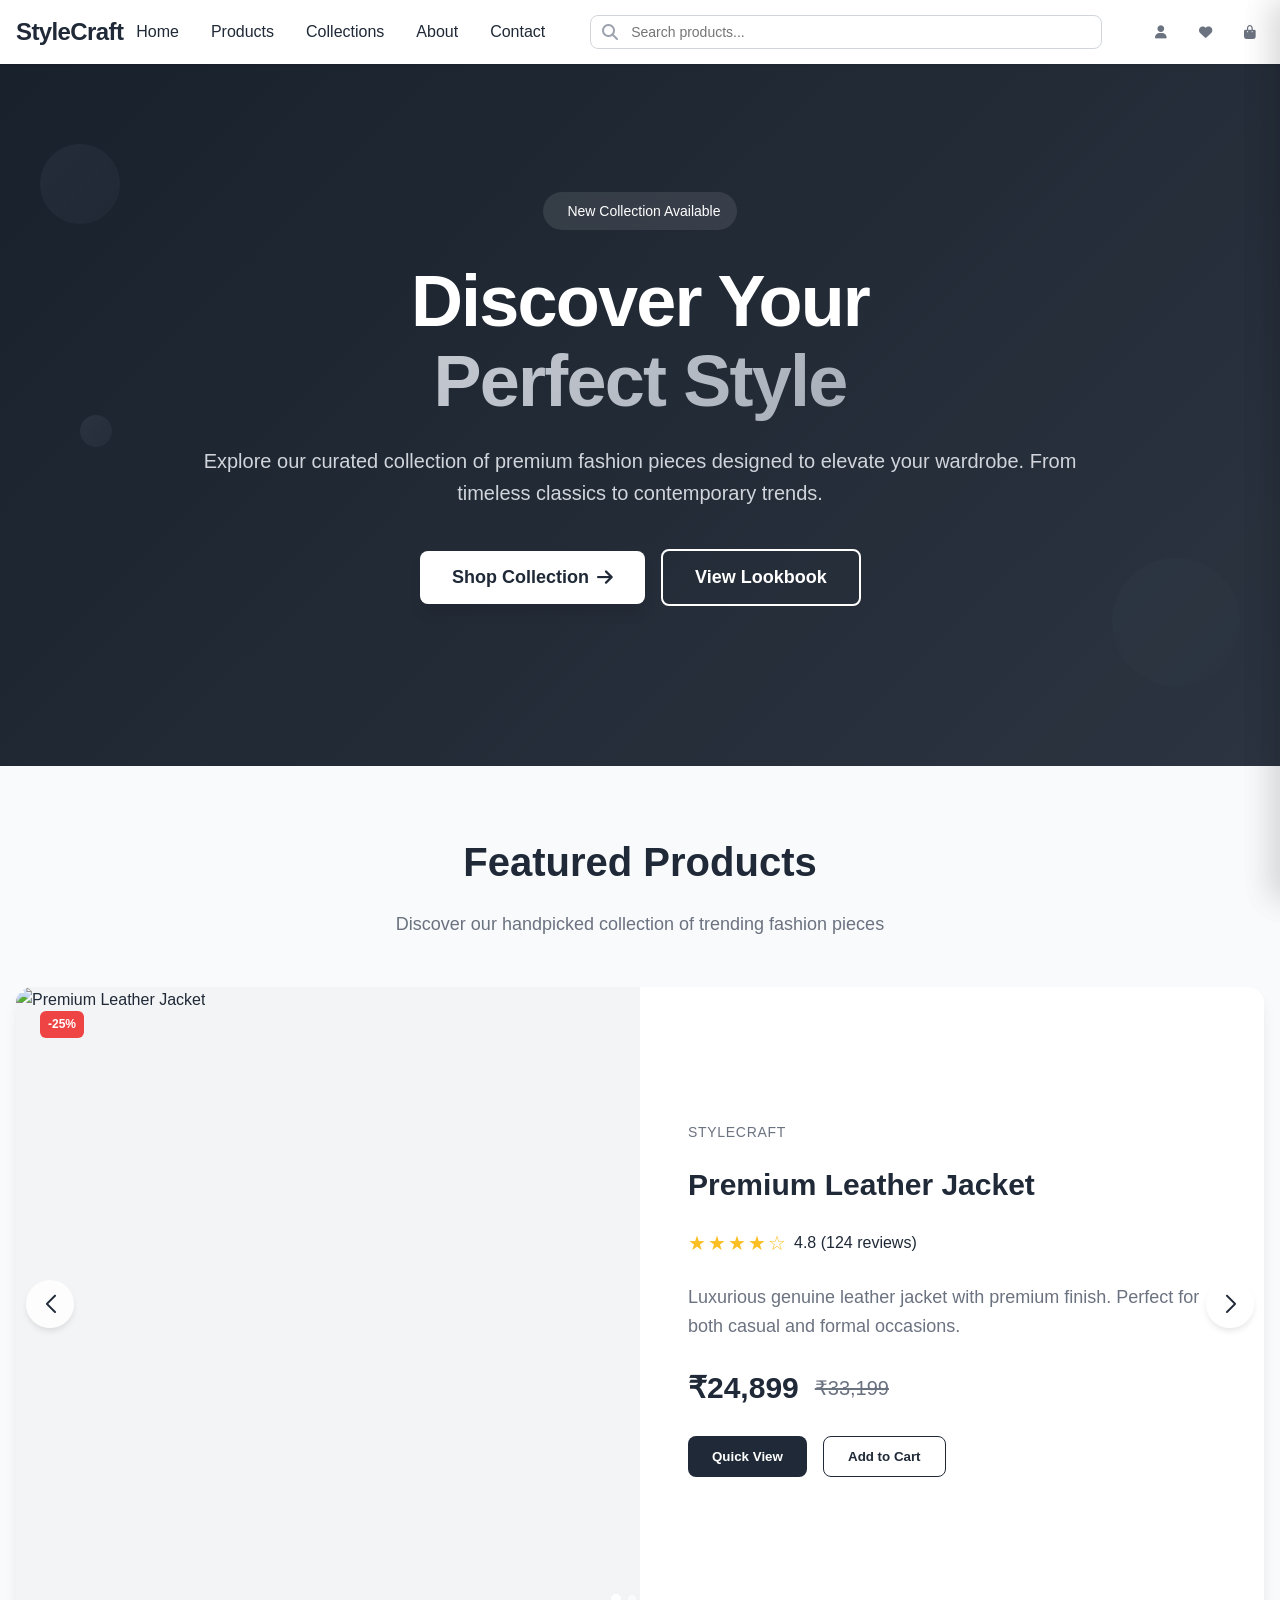
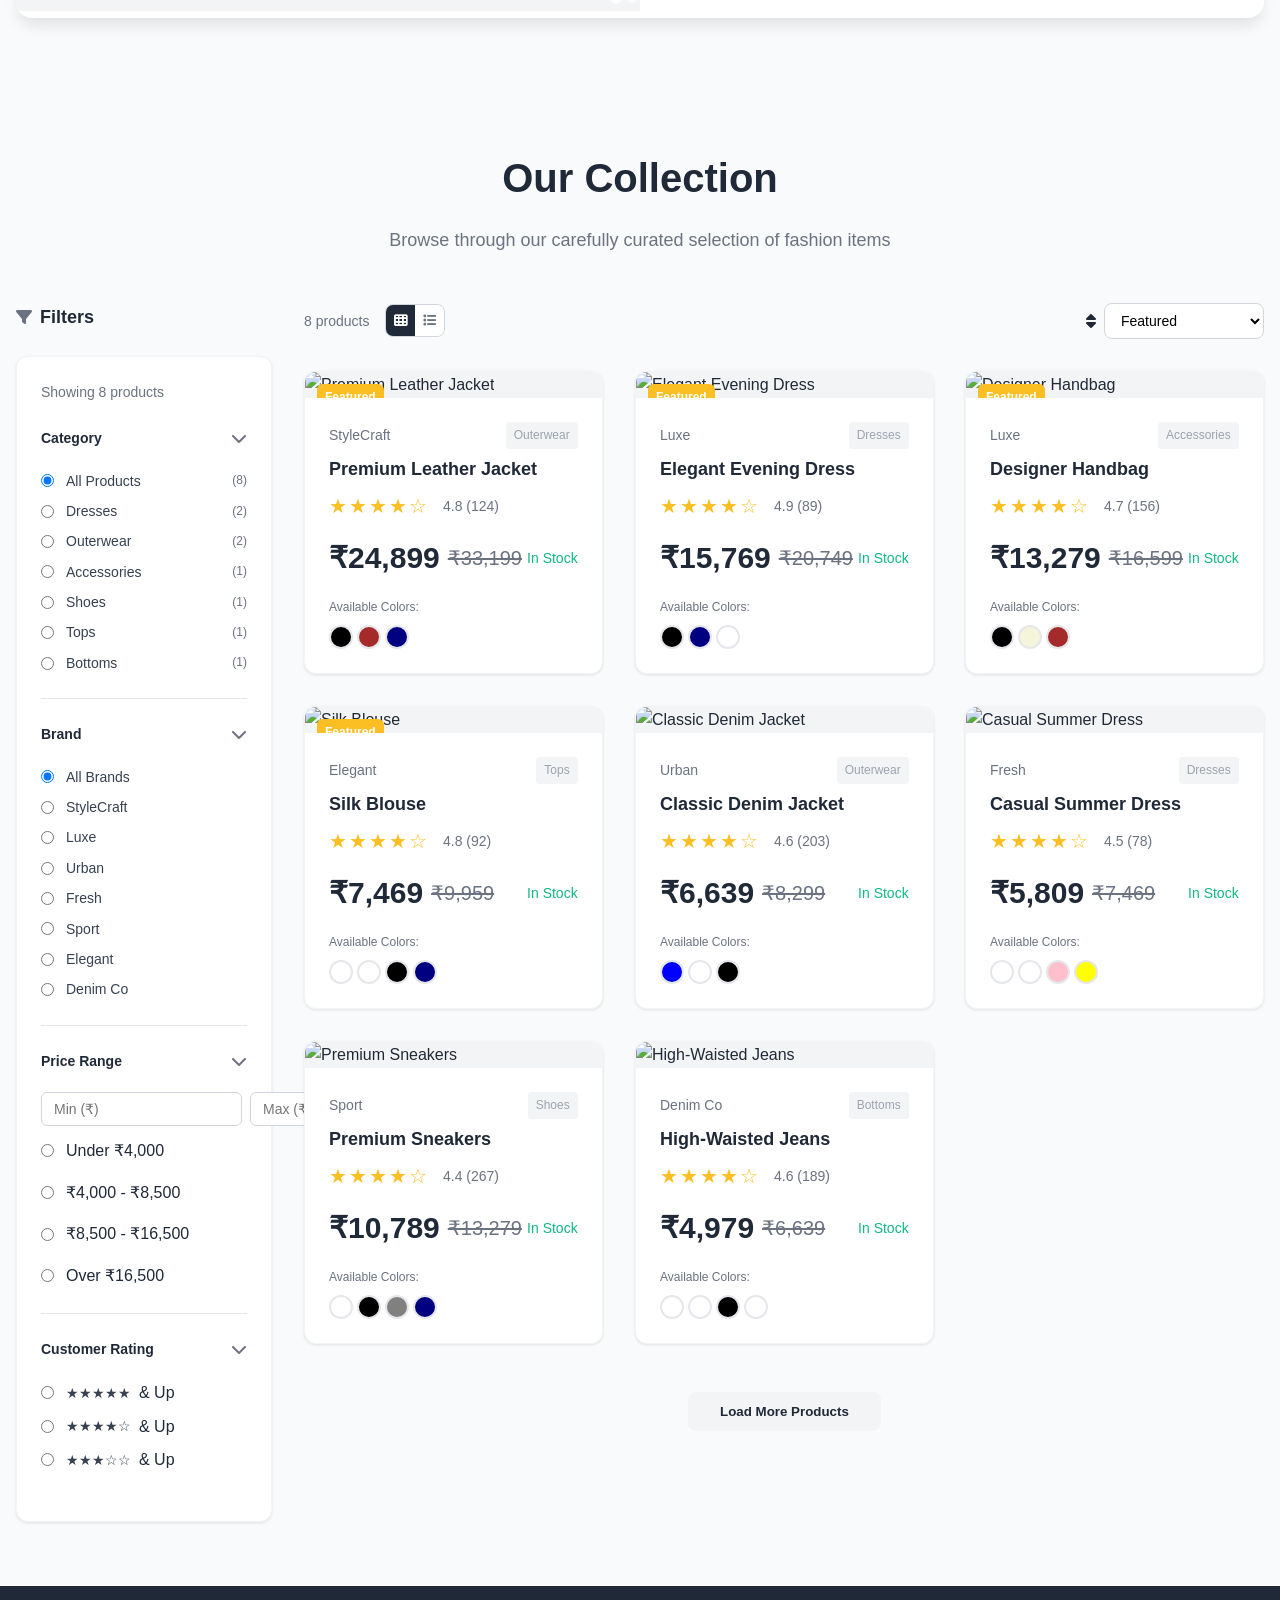
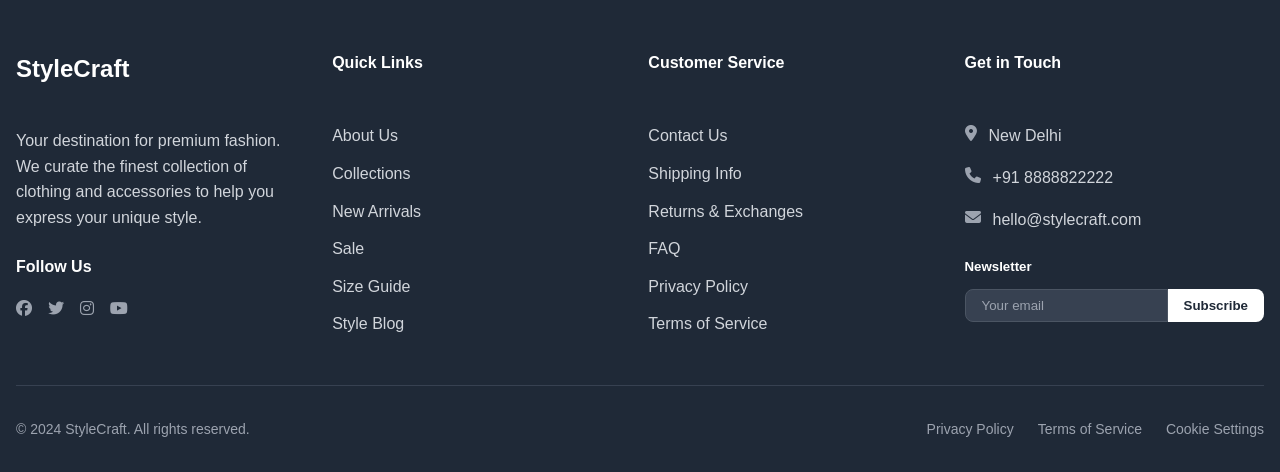
==== index.html @ 5620e5b4 "Add files via upload" ====
<!DOCTYPE html>
<html lang="en">
<head>
    <meta charset="UTF-8">
    <meta name="viewport" content="width=device-width, initial-scale=1.0">
    <title>StyleCraft - Premium Fashion Collection</title>
    <link rel="preload" as="style" href="styles.css">
    <link rel="stylesheet" href="https://cdn.jsdelivr.net/npm/swiper@10/swiper-bundle.min.css">
    <link rel="stylesheet" href="https://cdnjs.cloudflare.com/ajax/libs/font-awesome/6.4.0/css/all.min.css">
    <link rel="stylesheet" href="styles.css">
</head>
<body>
    <!-- Header -->
    <header class="header">
        <div class="container">
            <div class="header-content">
                <!-- Logo -->
                <div class="logo">
                    <h1>StyleCraft</h1>
                </div>

                <!-- Desktop Navigation -->
                <nav class="nav-desktop">
                    <a href="#home" class="nav-link">Home</a>
                    <a href="#products" class="nav-link">Products</a>
                    <a href="#collections" class="nav-link">Collections</a>
                    <a href="#about" class="nav-link">About</a>
                    <a href="#contact" class="nav-link">Contact</a>
                </nav>

                <!-- Search Bar -->
                <div class="search-container">
                    <div class="search-wrapper">
                        <i class="fas fa-search search-icon"></i>
                        <input type="text" id="searchInput" placeholder="Search products..." class="search-input">
                    </div>
                </div>

                <!-- Header Actions -->
                <div class="header-actions">
                    <button class="action-btn">
                        <i class="fas fa-user"></i>
                    </button>
                    <button class="action-btn" id="wishlistBtn">
                        <i class="fas fa-heart"></i>
                        <span class="badge" id="wishlistCount">0</span>
                    </button>
                    <button class="action-btn" id="cartBtn">
                        <i class="fas fa-shopping-bag"></i>
                        <span class="badge" id="cartCount">0</span>
                    </button>
                </div>

                <!-- Mobile Menu Button -->
                <button class="mobile-menu-btn" id="mobileMenuBtn">
                    <i class="fas fa-bars"></i>
                </button>
            </div>

            <!-- Mobile Search -->
            <div class="mobile-search">
                <div class="search-wrapper">
                    <i class="fas fa-search search-icon"></i>
                    <input type="text" id="mobileSearchInput" placeholder="Search products..." class="search-input">
                </div>
            </div>
        </div>

        <!-- Mobile Navigation -->
        <div class="mobile-nav" id="mobileNav">
            <div class="mobile-nav-content">
                <a href="#home" class="mobile-nav-link">Home</a>
                <a href="#products" class="mobile-nav-link">Products</a>
                <a href="#collections" class="mobile-nav-link">Collections</a>
                <a href="#about" class="mobile-nav-link">About</a>
                <a href="#contact" class="mobile-nav-link">Contact</a>
                <div class="mobile-actions">
                    <button class="mobile-action-btn">
                        <i class="fas fa-user"></i> Account
                    </button>
                    <button class="mobile-action-btn">
                        <i class="fas fa-heart"></i> Wishlist
                        <span class="badge">0</span>
                    </button>
                    <button class="mobile-action-btn">
                        <i class="fas fa-shopping-bag"></i> Cart
                        <span class="badge">0</span>
                    </button>
                </div>
            </div>
        </div>
    </header>

    <!-- Hero Section -->
    <section class="hero" id="home">
        <div class="hero-overlay"></div>
        <div class="container">
            <div class="hero-content">
                <div class="hero-badge">
                    <i class="fas fa-sparkles"></i>
                    New Collection Available
                </div>
                <h1 class="hero-title">
                    Discover Your
                    <span class="hero-title-gradient shimmer">Perfect Style</span>
                </h1>
                <p class="hero-subtitle">
                    Explore our curated collection of premium fashion pieces designed to elevate your wardrobe. 
                    From timeless classics to contemporary trends.
                </p>
                <div class="hero-buttons">
                    <button class="btn-primary">
                        Shop Collection
                        <i class="fas fa-arrow-right"></i>
                    </button>
                    <button class="btn-secondary">
                        View Lookbook
                    </button>
                </div>
            </div>
        </div>
        <div class="hero-decoration hero-decoration-1"></div>
        <div class="hero-decoration hero-decoration-2"></div>
        <div class="hero-decoration hero-decoration-3"></div>
    </section>

    <!-- Featured Products -->
    <section class="featured-products">
        <div class="container">
            <div class="section-header">
                <h2 class="section-title">Featured Products</h2>
                <p class="section-subtitle">Discover our handpicked collection of trending fashion pieces</p>
            </div>

            <div class="featured-carousel">
                <div class="swiper featuredSwiper">
                    <div class="swiper-wrapper" id="featuredSwiperWrapper">
                        <!-- Featured products will be loaded here by JavaScript -->
                    </div>
                    <div class="swiper-button-next"></div>
                    <div class="swiper-button-prev"></div>
                    <div class="swiper-pagination"></div>
                </div>
            </div>
        </div>
    </section>

    <!-- Products Section -->
    <section class="products-section" id="products">
        <div class="container">
            <div class="section-header">
                <h2 class="section-title">Our Collection</h2>
                <p class="section-subtitle">Browse through our carefully curated selection of fashion items</p>
            </div>

            <div class="products-layout">
                <!-- Filters Sidebar -->
                <aside class="filters-sidebar" id="filtersSidebar">
                    <div class="filters-header">
                        <i class="fas fa-filter"></i>
                        <h3>Filters</h3>
                    </div>
                    
                    <div class="filters-content">
                        <div class="filter-count">
                            Showing <span id="productCount">8</span> products
                        </div>

                        <button class="clear-filters" id="clearFilters" style="display: none;">
                            <i class="fas fa-times"></i>
                            Clear all filters
                        </button>

                        <!-- Category Filter -->
                        <div class="filter-section">
                            <div class="filter-header" data-filter="category">
                                <h4>Category</h4>
                                <i class="fas fa-chevron-down"></i>
                            </div>
                            <div class="filter-content" id="categoryFilter">
                                <!-- Categories will be loaded by JavaScript -->
                            </div>
                        </div>

                        <!-- Brand Filter -->
                        <div class="filter-section">
                            <div class="filter-header" data-filter="brand">
                                <h4>Brand</h4>
                                <i class="fas fa-chevron-down"></i>
                            </div>
                            <div class="filter-content" id="brandFilter">
                                <!-- Brands will be loaded by JavaScript -->
                            </div>
                        </div>

                        <!-- Price Filter -->
                        <div class="filter-section">
                            <div class="filter-header" data-filter="price">
                                <h4>Price Range</h4>
                                <i class="fas fa-chevron-down"></i>
                            </div>
                            <div class="filter-content" id="priceFilter">
                                <div class="price-inputs">
                                    <input type="number" placeholder="Min (₹)" id="minPrice" class="price-input">
                                    <input type="number" placeholder="Max (₹)" id="maxPrice" class="price-input">
                                </div>
                                <div class="price-ranges">
                                    <label class="filter-option">
                                        <input type="radio" name="priceRange" value="inr:0-4000">
                                        Under ₹4,000
                                    </label>
                                    <label class="filter-option">
                                        <input type="radio" name="priceRange" value="inr:4000-8500">
                                        ₹4,000 - ₹8,500
                                    </label>
                                    <label class="filter-option">
                                        <input type="radio" name="priceRange" value="inr:8500-16500">
                                        ₹8,500 - ₹16,500
                                    </label>
                                    <label class="filter-option">
                                        <input type="radio" name="priceRange" value="inr:16500+">
                                        Over ₹16,500
                                    </label>
                                </div>
                            </div>
                        </div>

                        <!-- Rating Filter -->
                        <div class="filter-section">
                            <div class="filter-header" data-filter="rating">
                                <h4>Customer Rating</h4>
                                <i class="fas fa-chevron-down"></i>
                            </div>
                            <div class="filter-content" id="ratingFilter">
                                <label class="filter-option">
                                    <input type="radio" name="rating" value="4.5">
                                    <div class="rating">
                                        <span class="stars">★★★★★</span>
                                        & Up
                                    </div>
                                </label>
                                <label class="filter-option">
                                    <input type="radio" name="rating" value="4.0">
                                    <div class="rating">
                                        <span class="stars">★★★★☆</span>
                                        & Up
                                    </div>
                                </label>
                                <label class="filter-option">
                                    <input type="radio" name="rating" value="3.5">
                                    <div class="rating">
                                        <span class="stars">★★★☆☆</span>
                                        & Up
                                    </div>
                                </label>
                            </div>
                        </div>
                    </div>
                </aside>

                <!-- Products Content -->
                <div class="products-content">
                    <!-- Toolbar -->
                    <div class="products-toolbar">
                        <div class="toolbar-left">
                            <span class="product-count-text">
                                <span id="visibleProductCount">8</span> products
                            </span>
                            
                            <div class="view-toggle">
                                <button class="view-btn active" data-view="grid">
                                    <i class="fas fa-th"></i>
                                </button>
                                <button class="view-btn" data-view="list">
                                    <i class="fas fa-list"></i>
                                </button>
                            </div>
                        </div>

                        <div class="toolbar-right">
                            <i class="fas fa-sort"></i>
                            <select id="sortSelect" class="sort-select">
                                <option value="featured">Featured</option>
                                <option value="price-low">Price: Low to High</option>
                                <option value="price-high">Price: High to Low</option>
                                <option value="name-az">Name: A to Z</option>
                                <option value="name-za">Name: Z to A</option>
                                <option value="rating">Highest Rated</option>
                                <option value="newest">Newest First</option>
                            </select>
                        </div>
                    </div>

                    <!-- Mobile Filter Button -->
                    <div class="mobile-filter-btn">
                        <button class="btn-filter" id="mobileFilterBtn">
                            <i class="fas fa-filter"></i>
                            Filters
                        </button>
                    </div>

                    <!-- Products Grid -->
                    <div class="products-grid" id="productsGrid">
                        <!-- Products will be loaded here by JavaScript -->
                    </div>

                    <!-- Load More Button -->
                    <div class="load-more">
                        <button class="btn-load-more">Load More Products</button>
                    </div>
                </div>
            </div>
        </div>
    </section>

    <!-- Footer -->
    <footer class="footer">
        <div class="container">
            <div class="footer-content">
                <div class="footer-section">
                    <h3 class="footer-title">StyleCraft</h3>
                    <p class="footer-text">
                        Your destination for premium fashion. We curate the finest collection of 
                        clothing and accessories to help you express your unique style.
                    </p>
                    <div class="social-links">
                        <h4>Follow Us</h4>
                        <div class="social-icons">
                            <a href="#" class="social-link"><i class="fab fa-facebook"></i></a>
                            <a href="#" class="social-link"><i class="fab fa-twitter"></i></a>
                            <a href="#" class="social-link"><i class="fab fa-instagram"></i></a>
                            <a href="#" class="social-link"><i class="fab fa-youtube"></i></a>
                        </div>
                    </div>
                </div>

                <div class="footer-section">
                    <h4 class="footer-heading">Quick Links</h4>
                    <ul class="footer-links">
                        <li><a href="#">About Us</a></li>
                        <li><a href="#">Collections</a></li>
                        <li><a href="#">New Arrivals</a></li>
                        <li><a href="#">Sale</a></li>
                        <li><a href="#">Size Guide</a></li>
                        <li><a href="#">Style Blog</a></li>
                    </ul>
                </div>

                <div class="footer-section">
                    <h4 class="footer-heading">Customer Service</h4>
                    <ul class="footer-links">
                        <li><a href="#">Contact Us</a></li>
                        <li><a href="#">Shipping Info</a></li>
                        <li><a href="#">Returns & Exchanges</a></li>
                        <li><a href="#">FAQ</a></li>
                        <li><a href="#">Privacy Policy</a></li>
                        <li><a href="#">Terms of Service</a></li>
                    </ul>
                </div>

                <div class="footer-section">
                    <h4 class="footer-heading">Get in Touch</h4>
                    <div class="contact-info">
                        <div class="contact-item">
                            <i class="fas fa-map-marker-alt"></i>
                            <span> New Delhi</span>
                        </div>
                        <div class="contact-item">
                            <i class="fas fa-phone"></i>
                            <span>+91 8888822222</span>
                        </div>
                        <div class="contact-item">
                            <i class="fas fa-envelope"></i>
                            <span>hello@stylecraft.com</span>
                        </div>
                    </div>

                    <div class="newsletter">
                        <h5>Newsletter</h5>
                        <div class="newsletter-form">
                            <input type="email" placeholder="Your email" class="newsletter-input">
                            <button class="newsletter-btn">Subscribe</button>
                        </div>
                    </div>
                </div>
            </div>

            <div class="footer-bottom">
                <div class="footer-copyright">
                    © 2024 StyleCraft. All rights reserved.
                </div>
                <div class="footer-legal">
                    <a href="#">Privacy Policy</a>
                    <a href="#">Terms of Service</a>
                    <a href="#">Cookie Settings</a>
                </div>
            </div>
        </div>
    </footer>

    <!-- Product Modal -->
    <div class="modal-overlay" id="productModal">
        <div class="modal-content">
            <button class="modal-close" id="modalClose">
                <i class="fas fa-times"></i>
            </button>
            <div class="modal-body">
                <div class="modal-images">
                    <div class="main-image">
                        <img id="modalMainImage" src="" alt="">
                        <button class="image-nav prev" id="modalPrevImage">
                            <i class="fas fa-chevron-left"></i>
                        </button>
                        <button class="image-nav next" id="modalNextImage">
                            <i class="fas fa-chevron-right"></i>
                        </button>
                    </div>
                    <div class="thumbnail-images" id="modalThumbnails">
                        <!-- Thumbnails will be loaded by JavaScript -->
                    </div>
                </div>
                <div class="modal-details">
                    <div class="product-meta">
                        <span class="product-brand" id="modalBrand"></span>
                        <span class="product-category" id="modalCategory"></span>
                    </div>
                    <h1 class="product-title" id="modalTitle"></h1>
                    <div class="product-rating" id="modalRating">
                        <!-- Rating will be loaded by JavaScript -->
                    </div>
                    <div class="product-price" id="modalPrice">
                        <!-- Price will be loaded by JavaScript -->
                    </div>
                    <p class="product-description" id="modalDescription"></p>
                    
                    <div class="product-options">
                        <div class="color-selection" id="modalColors" style="display: none;">
                            <label>Color:</label>
                            <div class="color-options">
                                <!-- Colors will be loaded by JavaScript -->
                            </div>
                        </div>
                        
                        <div class="size-selection" id="modalSizes" style="display: none;">
                            <label>Size:</label>
                            <div class="size-options">
                                <!-- Sizes will be loaded by JavaScript -->
                            </div>
                        </div>
                        
                        <div class="quantity-selection">
                            <label>Quantity:</label>
                            <div class="quantity-controls">
                                <button class="quantity-btn" id="decreaseQuantity">
                                    <i class="fas fa-minus"></i>
                                </button>
                                <span class="quantity-value" id="quantityValue">1</span>
                                <button class="quantity-btn" id="increaseQuantity">
                                    <i class="fas fa-plus"></i>
                                </button>
                            </div>
                        </div>
                    </div>
                    
                    <div class="product-actions">
                        <button class="btn-add-to-cart" id="modalAddToCart">
                            <i class="fas fa-shopping-bag"></i>
                            Add to Cart
                        </button>
                        <button class="btn-wishlist" id="modalWishlist">
                            <i class="fas fa-heart"></i>
                        </button>
                    </div>
                    
                    <div class="stock-status" id="modalStock">
                        <i class="fas fa-check"></i> In Stock
                    </div>
                </div>
            </div>
        </div>
    </div>

    <!-- Mobile Filters Modal -->
    <div class="mobile-filters-overlay" id="mobileFiltersModal">
        <div class="mobile-filters-content">
            <div class="mobile-filters-header">
                <h3>Filters</h3>
                <button class="mobile-filters-close" id="mobileFiltersClose">
                    <i class="fas fa-times"></i>
                </button>
            </div>
            <div class="mobile-filters-body">
                <!-- Same filters content as desktop -->
            </div>
        </div>
    </div>

    <!-- Toast Notifications -->
    <div class="toast-container" id="toastContainer"></div>

    <!-- Side Drawers -->
    <div class="drawer-overlay" id="drawerOverlay"></div>

    <aside class="drawer" id="cartDrawer" aria-hidden="true" aria-labelledby="cartDrawerTitle" role="dialog">
        <div class="drawer-header">
            <h3 id="cartDrawerTitle">Your Cart</h3>
            <button class="drawer-close" data-drawer-close>
                <i class="fas fa-times"></i>
            </button>
        </div>
        <div class="drawer-body" id="cartDrawerBody">
            <!-- Cart items injected by JS -->
        </div>
        <div class="drawer-footer" id="cartDrawerFooter">
            <!-- Totals and actions injected by JS -->
        </div>
    </aside>

    <aside class="drawer" id="wishlistDrawer" aria-hidden="true" aria-labelledby="wishlistDrawerTitle" role="dialog">
        <div class="drawer-header">
            <h3 id="wishlistDrawerTitle">Your Wishlist</h3>
            <button class="drawer-close" data-drawer-close>
                <i class="fas fa-times"></i>
            </button>
        </div>
        <div class="drawer-body" id="wishlistDrawerBody">
            <!-- Wishlist items injected by JS -->
        </div>
    </aside>

    <!-- Scripts -->
    <script src="https://cdn.jsdelivr.net/npm/swiper@10/swiper-bundle.min.js"></script>
    <script src="script.js"></script>
</body>
</html>
---- styles.css ----
/* Reset and Base Styles */
* {
    margin: 0;
    padding: 0;
    box-sizing: border-box;
}

body {
    font-family: -apple-system, BlinkMacSystemFont, "Segoe UI", "Roboto", "Oxygen", "Ubuntu", "Cantarell", "Fira Sans", "Droid Sans", "Helvetica Neue", sans-serif;
    line-height: 1.6;
    color: #1f2937;
    background-color: #f9fafb;
    -webkit-font-smoothing: antialiased;
    -moz-osx-font-smoothing: grayscale;
}

.container {
    max-width: 1280px;
    margin: 0 auto;
    padding: 0 1rem;
}

/* Header Styles */
.header {
    background: #ffffff;
    box-shadow: 0 1px 3px 0 rgba(0, 0, 0, 0.1);
    position: sticky;
    top: 0;
    z-index: 1000;
}

.header-content {
    display: flex;
    align-items: center;
    justify-content: space-between;
    height: 4rem;
}

.logo h1 {
    font-size: 1.5rem;
    font-weight: bold;
    color: #1f2937;
    letter-spacing: -0.025em;
}

.nav-desktop {
    display: none;
    gap: 2rem;
}

.nav-link {
    text-decoration: none;
    color: #1f2937;
    font-weight: 500;
    transition: color 0.2s ease;
}

.nav-link:hover {
    color: #6b7280;
}

.search-container {
    flex: 1;
    max-width: 32rem;
    margin: 0 2rem;
    display: none;
}

.search-wrapper {
    position: relative;
}

.search-icon {
    position: absolute;
    left: 0.75rem;
    top: 50%;
    transform: translateY(-50%);
    color: #9ca3af;
}

.search-input {
    width: 100%;
    padding: 0.5rem 0.75rem 0.5rem 2.5rem;
    border: 1px solid #d1d5db;
    border-radius: 0.5rem;
    font-size: 0.875rem;
    transition: all 0.2s ease;
}

.search-input:focus {
    outline: none;
    border-color: #1f2937;
    box-shadow: 0 0 0 1px #1f2937;
}

.header-actions {
    display: none;
    gap: 1rem;
}

.action-btn {
    position: relative;
    padding: 0.5rem;
    background: transparent;
    border: none;
    color: #6b7280;
    cursor: pointer;
    transition: color 0.2s ease;
}

.action-btn:hover {
    color: #1f2937;
}

.badge {
    position: absolute;
    top: -0.25rem;
    right: -0.25rem;
    background: #ef4444;
    color: white;
    font-size: 0.75rem;
    width: 1.25rem;
    height: 1.25rem;
    border-radius: 50%;
    display: flex;
    align-items: center;
    justify-content: center;
}

.mobile-menu-btn {
    display: block;
    padding: 0.5rem;
    background: transparent;
    border: none;
    color: #6b7280;
    cursor: pointer;
}

.mobile-search {
    display: block;
    padding-bottom: 1rem;
}

.mobile-nav {
    display: none;
    background: white;
    border-top: 1px solid #e5e7eb;
}

.mobile-nav.active {
    display: block;
}

.mobile-nav-content {
    padding: 0.75rem 0;
}

.mobile-nav-link {
    display: block;
    padding: 0.75rem 1rem;
    text-decoration: none;
    color: #1f2937;
    font-weight: 500;
    transition: background-color 0.2s ease;
}

.mobile-nav-link:hover {
    background-color: #f9fafb;
}

.mobile-actions {
    border-top: 1px solid #e5e7eb;
    padding-top: 0.75rem;
    margin-top: 0.75rem;
}

.mobile-action-btn {
    display: flex;
    align-items: center;
    width: 100%;
    padding: 0.75rem 1rem;
    background: transparent;
    border: none;
    color: #6b7280;
    text-align: left;
    cursor: pointer;
    transition: background-color 0.2s ease;
}

.mobile-action-btn:hover {
    background-color: #f9fafb;
}

.mobile-action-btn i {
    margin-right: 0.5rem;
}

/* Desktop Header */
@media (min-width: 768px) {
    .nav-desktop {
        display: flex;
    }
    
    .search-container {
        display: block;
    }
    
    .header-actions {
        display: flex;
    }
    
    .mobile-menu-btn,
    .mobile-search {
        display: none;
    }
}

/* Hero Section */
.hero {
    position: relative;
    background: linear-gradient(135deg, #1f2937 0%, #374151 100%);
    color: white;
    overflow: hidden;
    padding: 6rem 0 8rem;
}

.hero-overlay {
    position: absolute;
    inset: 0;
    background: rgba(0, 0, 0, 0.2);
}

.hero-content {
    position: relative;
    text-align: center;
    max-width: 56rem;
    margin: 0 auto;
}

.hero-badge {
    display: inline-flex;
    align-items: center;
    gap: 0.5rem;
    padding: 0.5rem 1rem;
    background: rgba(255, 255, 255, 0.1);
    backdrop-filter: blur(4px);
    border-radius: 9999px;
    font-size: 0.875rem;
    font-weight: 500;
    margin-bottom: 2rem;
}

.hero-title {
    font-size: 2.25rem;
    font-weight: bold;
    letter-spacing: -0.025em;
    margin-bottom: 1.5rem;
    line-height: 1.1;
}

.hero-title-gradient {
    display: block;
    background: linear-gradient(135deg, #d1d5db 0%, #9ca3af 100%);
    -webkit-background-clip: text;
    background-clip: text;
    -webkit-text-fill-color: transparent;
}

/* Hero shimmer effect */
.hero-title-gradient.shimmer {
    position: relative;
}
.hero-title-gradient.shimmer:after {
    content: "";
    position: absolute;
    inset: 0;
    background: linear-gradient(120deg, transparent 0%, rgba(255,255,255,0.35) 25%, transparent 50%);
    transform: translateX(-150%);
    animation: heroShimmer 3.2s ease-in-out infinite;
    -webkit-background-clip: text;
    background-clip: text;
}

@keyframes heroShimmer {
    0% { transform: translateX(-150%); }
    60% { transform: translateX(150%); }
    100% { transform: translateX(150%); }
}

.hero-subtitle {
    font-size: 1.125rem;
    color: #d1d5db;
    margin-bottom: 2.5rem;
    line-height: 1.6;
}

.hero-buttons {
    display: flex;
    flex-direction: column;
    gap: 1rem;
    align-items: center;
}

.btn-primary {
    display: inline-flex;
    align-items: center;
    gap: 0.5rem;
    background: white;
    color: #1f2937;
    padding: 1rem 2rem;
    border-radius: 0.5rem;
    font-weight: 600;
    font-size: 1.125rem;
    border: none;
    cursor: pointer;
    transition: all 0.3s ease;
    box-shadow: 0 10px 15px -3px rgba(0, 0, 0, 0.1);
}

.btn-primary:hover {
    background: #f9fafb;
    transform: translateY(-2px);
    box-shadow: 0 20px 25px -5px rgba(0, 0, 0, 0.1);
}

/* Micro-animations: buttons and CTAs */
.btn-primary,
.btn-secondary,
.btn-quick-view,
.btn-add-cart,
.btn-add-to-cart,
.btn-wishlist,
.action-button,
.view-btn,
.btn-filter,
.btn-load-more {
    transition: transform 200ms ease, box-shadow 200ms ease, background-color 200ms ease, color 200ms ease, border-color 200ms ease;
    will-change: transform;
}

.btn-primary:active,
.btn-secondary:active,
.btn-quick-view:active,
.btn-add-cart:active,
.btn-add-to-cart:active,
.btn-wishlist:active,
.action-button:active,
.view-btn:active,
.btn-filter:active,
.btn-load-more:active {
    transform: translateY(1px) scale(0.99);
}

.btn-secondary {
    display: inline-flex;
    align-items: center;
    gap: 0.5rem;
    background: transparent;
    color: white;
    padding: 1rem 2rem;
    border: 2px solid white;
    border-radius: 0.5rem;
    font-weight: 600;
    font-size: 1.125rem;
    cursor: pointer;
    transition: all 0.3s ease;
}

.btn-secondary:hover {
    background: white;
    color: #1f2937;
    transform: translateY(-2px);
}

.hero-decoration {
    position: absolute;
    border-radius: 50%;
    background: linear-gradient(135deg, #4b5563 0%, #374151 100%);
    opacity: 0.2;
}

.hero-decoration-1 {
    width: 5rem;
    height: 5rem;
    top: 5rem;
    left: 2.5rem;
    animation: pulse 3s ease-in-out infinite;
}

.hero-decoration-2 {
    width: 8rem;
    height: 8rem;
    bottom: 5rem;
    right: 2.5rem;
    opacity: 0.1;
    animation: pulse 3s ease-in-out infinite 1s;
}

.hero-decoration-3 {
    width: 2rem;
    height: 2rem;
    top: 50%;
    left: 5rem;
    opacity: 0.3;
    animation: ping 2s cubic-bezier(0, 0, 0.2, 1) infinite 0.5s;
}

/* Parallax targets will use transform only; JS will update with rAF */
.hero-decoration {
    will-change: transform;
}

@keyframes pulse {
    0%, 100% { opacity: 0.2; }
    50% { opacity: 0.4; }
}

@keyframes ping {
    75%, 100% {
        transform: scale(2);
        opacity: 0;
    }
}

/* Desktop Hero */
@media (min-width: 640px) {
    .hero {
        padding: 8rem 0 10rem;
    }
    
    .hero-title {
        font-size: 3rem;
    }
    
    .hero-buttons {
        flex-direction: row;
        justify-content: center;
    }
}

@media (min-width: 1024px) {
    .hero-title {
        font-size: 4.5rem;
    }
    
    .hero-subtitle {
        font-size: 1.25rem;
    }
}

/* Section Styles */
.section-header {
    text-align: center;
    margin-bottom: 3rem;
}

.section-title {
    font-size: 2.25rem;
    font-weight: bold;
    color: #1f2937;
    margin-bottom: 1rem;
}

.section-subtitle {
    font-size: 1.125rem;
    color: #6b7280;
    max-width: 32rem;
    margin: 0 auto;
}

@media (min-width: 640px) {
    .section-title {
        font-size: 2.5rem;
    }
}

/* Featured Products */
.featured-products {
    padding: 4rem 0;
    background: #f9fafb;
}

.featured-carousel {
    position: relative;
}

.swiper {
    overflow: hidden;
    border-radius: 1rem;
    background: white;
    box-shadow: 0 10px 15px -3px rgba(0, 0, 0, 0.1);
}

.featured-slide {
    display: grid;
    grid-template-columns: 1fr;
}

.featured-image {
    position: relative;
    background: #f3f4f6;
    aspect-ratio: 4/3;
}

.featured-image img {
    width: 100%;
    height: 100%;
    object-fit: cover;
}

.discount-badge {
    position: absolute;
    top: 1.5rem;
    left: 1.5rem;
    background: #ef4444;
    color: white;
    padding: 0.25rem 0.75rem;
    border-radius: 9999px;
    font-size: 0.875rem;
    font-weight: 600;
}

.featured-details {
    padding: 2rem;
    display: flex;
    flex-direction: column;
    justify-content: center;
}

.featured-brand {
    font-size: 0.875rem;
    color: #6b7280;
    font-weight: 500;
    text-transform: uppercase;
    letter-spacing: 0.05em;
    margin-bottom: 1.5rem;
}

.featured-name {
    font-size: 1.5rem;
    font-weight: bold;
    color: #1f2937;
    margin-bottom: 1.5rem;
    line-height: 1.2;
}

.featured-rating {
    display: flex;
    align-items: center;
    gap: 0.5rem;
    margin-bottom: 1.5rem;
}

.stars {
    display: flex;
    gap: 0.125rem;
}

.star {
    color: #fbbf24;
    font-size: 1.25rem;
}

.star.empty {
    color: #d1d5db;
}

.featured-description {
    color: #6b7280;
    font-size: 1.125rem;
    line-height: 1.6;
    margin-bottom: 1.5rem;
}

.featured-price {
    display: flex;
    align-items: center;
    gap: 1rem;
    margin-bottom: 1.5rem;
}

.current-price {
    font-size: 1.875rem;
    font-weight: bold;
    color: #1f2937;
}

.original-price {
    font-size: 1.25rem;
    color: #6b7280;
    text-decoration: line-through;
}

.featured-actions {
    display: flex;
    flex-direction: column;
    gap: 1rem;
}

.btn-quick-view {
    background: #1f2937;
    color: white;
    padding: 0.75rem 1.5rem;
    border-radius: 0.5rem;
    font-weight: 600;
    border: none;
    cursor: pointer;
    transition: all 0.2s ease;
}

.btn-quick-view:hover {
    background: #374151;
}

.btn-add-cart {
    background: transparent;
    color: #1f2937;
    padding: 0.75rem 1.5rem;
    border: 1px solid #1f2937;
    border-radius: 0.5rem;
    font-weight: 600;
    cursor: pointer;
    transition: all 0.2s ease;
}

.btn-add-cart:hover {
    background: #1f2937;
    color: white;
}

/* Header nav underline hover effect */
.nav-link {
    position: relative;
}
.nav-link:after {
    content: "";
    position: absolute;
    left: 0;
    right: 0;
    bottom: -6px;
    height: 2px;
    background: linear-gradient(90deg, #1f2937, #6b7280);
    transform: scaleX(0);
    transform-origin: left;
    transition: transform 250ms ease;
}
.nav-link:hover:after {
    transform: scaleX(1);
}

.swiper-button-next,
.swiper-button-prev {
    background: rgba(255, 255, 255, 0.8);
    backdrop-filter: blur(4px);
    width: 3rem;
    height: 3rem;
    border-radius: 50%;
    box-shadow: 0 4px 6px -1px rgba(0, 0, 0, 0.1);
}

.swiper-button-next:after,
.swiper-button-prev:after {
    color: #1f2937;
    font-size: 1.125rem;
    font-weight: bold;
}

.swiper-pagination-bullet {
    background: white;
    opacity: 0.6;
}

.swiper-pagination-bullet-active {
    background: white;
    opacity: 1;
    transform: scale(1.25);
}

@media (min-width: 1024px) {
    .featured-slide {
        grid-template-columns: 1fr 1fr;
    }
    
    .featured-image {
        aspect-ratio: 4/4;
    }
    
    .featured-details {
        padding: 3rem;
    }
    
    .featured-name {
        font-size: 1.875rem;
    }
    
    .featured-actions {
        flex-direction: row;
    }
}

/* Products Section */
.products-section {
    padding: 4rem 0;
}

.products-layout {
    display: flex;
    gap: 2rem;
}

.filters-sidebar {
    display: none;
    width: 16rem;
    flex-shrink: 0;
}

.filters-content {
    background: white;
    padding: 1.5rem;
    border-radius: 0.75rem;
    box-shadow: 0 1px 3px 0 rgba(0, 0, 0, 0.1);
    border: 1px solid #f3f4f6;
    position: sticky;
    top: 6rem;
}

.filters-header {
    display: flex;
    align-items: center;
    gap: 0.5rem;
    margin-bottom: 1.5rem;
}

.filters-header i {
    color: #6b7280;
}

.filters-header h3 {
    font-size: 1.125rem;
    font-weight: 600;
    color: #1f2937;
}

.filter-count {
    font-size: 0.875rem;
    color: #6b7280;
    margin-bottom: 1rem;
}

.clear-filters {
    display: flex;
    align-items: center;
    gap: 0.25rem;
    font-size: 0.875rem;
    color: #6b7280;
    background: transparent;
    border: none;
    cursor: pointer;
    margin-bottom: 1.5rem;
    transition: color 0.2s ease;
}

.clear-filters:hover {
    color: #1f2937;
}

.filter-section {
    border-bottom: 1px solid #e5e7eb;
    padding-bottom: 1rem;
    margin-bottom: 1rem;
}

.filter-section:last-child {
    border-bottom: none;
    margin-bottom: 0;
}

.filter-header {
    display: flex;
    align-items: center;
    justify-content: space-between;
    cursor: pointer;
    padding: 0.5rem 0;
}

.filter-header h4 {
    font-size: 0.875rem;
    font-weight: 600;
    color: #1f2937;
}

.filter-header i {
    color: #6b7280;
    transition: transform 0.2s ease;
}

.filter-header.collapsed i {
    transform: rotate(-90deg);
}

.filter-content {
    margin-top: 0.75rem;
    display: block;
}

.filter-content.hidden {
    display: none;
}

.filter-option {
    display: flex;
    align-items: center;
    cursor: pointer;
    margin-bottom: 0.5rem;
}

.filter-option input {
    margin-right: 0.75rem;
}

.filter-option span {
    font-size: 0.875rem;
    color: #374151;
}

.price-inputs {
    display: flex;
    gap: 0.5rem;
    margin-bottom: 0.75rem;
}

.price-input {
    flex: 1;
    padding: 0.5rem 0.75rem;
    border: 1px solid #d1d5db;
    border-radius: 0.375rem;
    font-size: 0.875rem;
}

.price-input:focus {
    outline: none;
    border-color: #1f2937;
    box-shadow: 0 0 0 1px #1f2937;
}

.price-ranges {
    display: flex;
    flex-direction: column;
    gap: 0.5rem;
}

.rating {
    display: flex;
    align-items: center;
    gap: 0.5rem;
}

.stars {
    color: #fbbf24;
    font-size: 0.875rem;
}

/* Products Content */
.products-content {
    flex: 1;
}

.products-toolbar {
    display: flex;
    flex-direction: column;
    gap: 1rem;
    margin-bottom: 2rem;
}

.toolbar-left {
    display: flex;
    align-items: center;
    gap: 1rem;
}

.product-count-text {
    font-size: 0.875rem;
    color: #6b7280;
}

.view-toggle {
    display: flex;
    border: 1px solid #d1d5db;
    border-radius: 0.5rem;
    overflow: hidden;
}

.view-btn {
    padding: 0.5rem;
    background: white;
    border: none;
    color: #6b7280;
    cursor: pointer;
    transition: all 0.2s ease;
}

.view-btn.active {
    background: #1f2937;
    color: white;
}

.view-btn:hover:not(.active) {
    background: #f9fafb;
}

.toolbar-right {
    display: flex;
    align-items: center;
    gap: 0.5rem;
}

.sort-select {
    padding: 0.5rem 0.75rem;
    border: 1px solid #d1d5db;
    border-radius: 0.5rem;
    font-size: 0.875rem;
    background: white;
}

.sort-select:focus {
    outline: none;
    border-color: #1f2937;
    box-shadow: 0 0 0 1px #1f2937;
}

.mobile-filter-btn {
    display: block;
    margin-bottom: 1rem;
}

.btn-filter {
    display: flex;
    align-items: center;
    gap: 0.5rem;
    padding: 0.5rem 1rem;
    border: 1px solid #d1d5db;
    border-radius: 0.5rem;
    font-size: 0.875rem;
    font-weight: 500;
    color: #374151;
    background: white;
    cursor: pointer;
    transition: all 0.2s ease;
}

.btn-filter:hover {
    background: #f9fafb;
}

@media (min-width: 640px) {
    .products-toolbar {
        flex-direction: row;
        justify-content: space-between;
        align-items: center;
    }
}

@media (min-width: 1024px) {
    .filters-sidebar {
        display: block;
    }
    
    .mobile-filter-btn {
        display: none;
    }
}

/* Products Grid */
.products-grid {
    display: grid;
    grid-template-columns: 1fr;
    gap: 2rem;
}

.product-card {
    background: white;
    border-radius: 0.75rem;
    box-shadow: 0 1px 3px 0 rgba(0, 0, 0, 0.1);
    border: 1px solid #f3f4f6;
    overflow: hidden;
    transition: all 0.5s ease;
    position: relative;
}

.product-card:hover {
    box-shadow: 0 20px 25px -5px rgba(0, 0, 0, 0.1);
    transform: translateY(-2px);
}

.product-image-container {
    position: relative;
    background: #f3f4f6;
    overflow: hidden;
}

/* Product image hover glare (performant, transform-only) */
.product-image-container:after {
    content: "";
    position: absolute;
    top: -50%;
    left: -60%;
    width: 120%;
    height: 200%;
    pointer-events: none;
    background: linear-gradient(60deg, rgba(255,255,255,0) 0%, rgba(255,255,255,0.35) 35%, rgba(255,255,255,0) 70%);
    transform: translateX(-100%) rotate(10deg);
    opacity: 0;
    transition: transform 600ms ease, opacity 300ms ease;
    will-change: transform, opacity;
}

.product-card:hover .product-image-container:after {
    transform: translateX(120%) rotate(10deg);
    opacity: 1;
}

.product-image {
    width: 100%;
    height: 20rem;
    object-fit: cover;
    transition: all 0.7s ease;
}

.product-card:hover .product-image {
    transform: scale(1.1);
}

/* Reveal-on-scroll base state */
.reveal {
    opacity: 0;
    transform: translateY(16px);
    will-change: transform, opacity;
    transition: opacity 500ms ease, transform 500ms ease;
}

.reveal.visible {
    opacity: 1;
    transform: none;
}

/* Respect reduced motion */
@media (prefers-reduced-motion: reduce) {
    * {
        animation: none !important;
        transition: none !important;
    }
}

/* Limit hover styles on touch devices */
@media (hover: none) {
    .nav-link:after { display: none; }
    .action-button:hover,
    .btn-primary:hover,
    .btn-secondary:hover,
    .btn-quick-view:hover,
    .btn-add-cart:hover,
    .btn-add-to-cart:hover,
    .btn-wishlist:hover,
    .view-btn:hover,
    .btn-filter:hover,
    .btn-load-more:hover {
        background: inherit;
        color: inherit;
        transform: none;
        box-shadow: none;
    }
}

.product-badges {
    position: absolute;
    top: 0.75rem;
    left: 0.75rem;
    right: 0.75rem;
    display: flex;
    justify-content: space-between;
    z-index: 10;
}

.discount-badge {
    background: #ef4444;
    color: white;
    padding: 0.25rem 0.5rem;
    border-radius: 0.375rem;
    font-size: 0.75rem;
    font-weight: 600;
}

.featured-badge {
    background: #fbbf24;
    color: white;
    padding: 0.25rem 0.5rem;
    border-radius: 0.375rem;
    font-size: 0.75rem;
    font-weight: 600;
}

.product-overlay {
    position: absolute;
    inset: 0;
    background: rgba(0, 0, 0, 0.4);
    display: flex;
    align-items: center;
    justify-content: center;
    opacity: 0;
    transition: all 0.3s ease;
}

.product-card:hover .product-overlay {
    opacity: 1;
}

.product-actions {
    display: flex;
    gap: 0.75rem;
}

.action-button {
    background: white;
    color: #1f2937;
    padding: 0.75rem;
    border-radius: 50%;
    border: none;
    cursor: pointer;
    transition: all 0.2s ease;
    box-shadow: 0 4px 6px -1px rgba(0, 0, 0, 0.1);
}

.action-button:hover {
    background: #f9fafb;
    transform: scale(1.1);
}

.action-button.wishlist.active {
    background: #ef4444;
    color: white;
}

.product-info {
    padding: 1.5rem;
}

.product-meta {
    display: flex;
    justify-content: space-between;
    align-items: center;
    margin-bottom: 0.5rem;
}

.product-brand {
    font-size: 0.875rem;
    color: #6b7280;
    font-weight: 500;
}

.product-category {
    font-size: 0.75rem;
    color: #9ca3af;
    text-transform: capitalize;
}

.product-name {
    font-size: 1.125rem;
    font-weight: 600;
    color: #1f2937;
    margin-bottom: 0.5rem;
    line-height: 1.4;
    transition: color 0.2s ease;
}

.product-card:hover .product-name {
    color: #6b7280;
}

.product-rating {
    display: flex;
    align-items: center;
    gap: 0.5rem;
    margin-bottom: 0.75rem;
}

.rating-stars {
    display: flex;
    gap: 0.125rem;
}

.rating-text {
    font-size: 0.875rem;
    color: #6b7280;
}

.product-price-container {
    display: flex;
    justify-content: space-between;
    align-items: center;
    margin-bottom: 1rem;
}

.product-prices {
    display: flex;
    align-items: center;
    gap: 0.5rem;
}

.current-price {
    font-size: 1.25rem;
    font-weight: bold;
    color: #1f2937;
}

.original-price {
    font-size: 0.875rem;
    color: #6b7280;
    text-decoration: line-through;
}

.stock-status {
    font-size: 0.75rem;
    font-weight: 500;
}

.stock-status.in-stock {
    color: #10b981;
}

.stock-status.out-of-stock {
    color: #ef4444;
}

.product-colors {
    margin-top: 1rem;
}

.colors-label {
    font-size: 0.75rem;
    color: #6b7280;
    margin-bottom: 0.5rem;
    display: block;
}

.color-dots {
    display: flex;
    gap: 0.25rem;
}

.color-dot {
    width: 1.5rem;
    height: 1.5rem;
    border-radius: 50%;
    border: 2px solid #e5e7eb;
    cursor: pointer;
    transition: all 0.2s ease;
}

.color-dot:hover {
    border-color: #9ca3af;
}

.color-more {
    display: flex;
    align-items: center;
    justify-content: center;
    width: 1.5rem;
    height: 1.5rem;
    border-radius: 50%;
    background: #f3f4f6;
    font-size: 0.75rem;
    color: #6b7280;
}

@media (min-width: 640px) {
    .products-grid {
        grid-template-columns: repeat(2, 1fr);
    }
}

@media (min-width: 1024px) {
    .products-grid {
        grid-template-columns: repeat(3, 1fr);
    }
}

@media (min-width: 1440px) {
    .products-grid {
        grid-template-columns: repeat(4, 1fr);
    }
}

/* List View */
.products-grid.list-view {
    grid-template-columns: 1fr;
}

.products-grid.list-view .product-card {
    display: flex;
    flex-direction: row;
}

.products-grid.list-view .product-image-container {
    width: 20rem;
    flex-shrink: 0;
}

.products-grid.list-view .product-image {
    height: 15rem;
}

.products-grid.list-view .product-info {
    flex: 1;
    display: flex;
    flex-direction: column;
    justify-content: space-between;
}

/* Load More */
.load-more {
    text-align: center;
    margin-top: 3rem;
}

.btn-load-more {
    background: #f3f4f6;
    color: #1f2937;
    padding: 0.75rem 2rem;
    border-radius: 0.5rem;
    font-weight: 600;
    border: none;
    cursor: pointer;
    transition: all 0.2s ease;
}

.btn-load-more:hover {
    background: #e5e7eb;
}

/* Product Modal */
.modal-overlay {
    position: fixed;
    inset: 0;
    background: rgba(0, 0, 0, 0.5);
    z-index: 9999;
    display: flex;
    align-items: center;
    justify-content: center;
    padding: 1rem;
    opacity: 0;
    visibility: hidden;
    transition: all 0.3s ease;
}

/* Drawers */
.drawer-overlay {
    position: fixed;
    inset: 0;
    background: rgba(0,0,0,0.4);
    opacity: 0;
    visibility: hidden;
    transition: opacity 200ms ease, visibility 200ms ease;
    z-index: 9998;
}

/* Checkout Page */
.checkout-page {
    padding: 2rem 0;
}

.checkout-grid {
    display: grid;
    grid-template-columns: 1fr;
    gap: 2rem;
}

.checkout-section {
    background: #ffffff;
    border: 1px solid #f3f4f6;
    border-radius: 0.75rem;
    padding: 1.5rem;
}

.checkout-summary {
    background: #ffffff;
    border: 1px solid #f3f4f6;
    border-radius: 0.75rem;
    padding: 1.5rem;
    height: fit-content;
}

.form-grid {
    display: grid;
    grid-template-columns: 1fr 1fr;
    gap: 1rem;
}

.form-field {
    display: flex;
    flex-direction: column;
    gap: 0.5rem;
}

.form-field label {
    font-size: 0.875rem;
    font-weight: 600;
}

.form-field input {
    padding: 0.625rem 0.75rem;
    border: 1px solid #d1d5db;
    border-radius: 0.5rem;
}

.form-field input:focus {
    outline: none;
    border-color: #1f2937;
    box-shadow: 0 0 0 1px #1f2937;
}

.form-field.error input {
    border-color: #ef4444;
}

.field-error {
    color: #ef4444;
    font-size: 0.75rem;
}

.btn-primary.loading {
    position: relative;
    pointer-events: none;
    opacity: 0.8;
}

.btn-primary.loading:after {
    content: "";
    position: absolute;
    right: 1rem;
    width: 1rem;
    height: 1rem;
    border: 2px solid rgba(255,255,255,0.6);
    border-top-color: transparent;
    border-radius: 50%;
    animation: spin 0.8s linear infinite;
}

@keyframes spin {
    to { transform: rotate(360deg); }
}

.form-span-2 { grid-column: span 2; }

.summary-item {
    display: grid;
    grid-template-columns: 64px 1fr auto;
    gap: 0.75rem;
    align-items: center;
    padding: 0.75rem 0;
    border-bottom: 1px solid #f3f4f6;
}

.summary-item img {
    width: 64px;
    height: 64px;
    object-fit: cover;
    border-radius: 0.5rem;
}

.summary-item-title { font-weight: 600; }
.summary-item-meta { font-size: 0.75rem; color: #6b7280; }
.summary-item-price { font-weight: 700; }

.summary-row,
.summary-total {
    display: flex;
    align-items: center;
    justify-content: space-between;
    padding: 0.5rem 0;
}

.summary-total { font-size: 1.125rem; font-weight: 700; }

@media (min-width: 1024px) {
    .checkout-grid {
        grid-template-columns: 2fr 1fr;
        align-items: start;
    }
}

.drawer-overlay.active {
    opacity: 1;
    visibility: visible;
}

.drawer {
    position: fixed;
    top: 0;
    right: 0;
    height: 100vh;
    width: min(420px, 100%);
    background: #ffffff;
    box-shadow: -10px 0 30px rgba(0,0,0,0.08);
    transform: translateX(100%);
    transition: transform 260ms ease;
    z-index: 9999;
    display: flex;
    flex-direction: column;
}

.drawer.active {
    transform: translateX(0);
}

.drawer-header {
    display: flex;
    align-items: center;
    justify-content: space-between;
    padding: 1rem 1.25rem;
    border-bottom: 1px solid #f3f4f6;
}

.drawer-header h3 {
    font-size: 1.125rem;
    font-weight: 700;
}

.drawer-close {
    background: transparent;
    border: none;
    cursor: pointer;
    padding: 0.5rem;
    color: #6b7280;
}

.drawer-body {
    flex: 1;
    overflow-y: auto;
    padding: 1rem 1.25rem;
}

.drawer-item {
    display: grid;
    grid-template-columns: 64px 1fr auto;
    gap: 0.75rem;
    align-items: center;
    padding: 0.75rem 0;
    border-bottom: 1px solid #f3f4f6;
}

.drawer-item img {
    width: 64px;
    height: 64px;
    object-fit: cover;
    border-radius: 0.5rem;
}

.drawer-item-title {
    font-weight: 600;
    color: #1f2937;
}

.drawer-item-meta {
    font-size: 0.75rem;
    color: #6b7280;
}

.drawer-item-price {
    font-weight: 700;
    color: #1f2937;
}

.drawer-footer {
    border-top: 1px solid #f3f4f6;
    padding: 1rem 1.25rem;
}

.drawer-total {
    display: flex;
    align-items: center;
    justify-content: space-between;
    font-weight: 700;
    margin-bottom: 0.75rem;
}

.drawer-actions {
    display: flex;
    gap: 0.5rem;
}

.btn-checkout {
    flex: 1;
    background: #1f2937;
    color: #ffffff;
    padding: 0.75rem 1rem;
    border-radius: 0.5rem;
    border: none;
    cursor: pointer;
}

.btn-clear {
    background: transparent;
    border: 1px solid #d1d5db;
    color: #374151;
    padding: 0.75rem 1rem;
    border-radius: 0.5rem;
    cursor: pointer;
}

.modal-overlay.active {
    opacity: 1;
    visibility: visible;
}

.modal-overlay.active .modal-content {
    transform: none;
    opacity: 1;
}

.modal-content {
    background: white;
    border-radius: 1rem;
    max-width: 64rem;
    width: 100%;
    max-height: 90vh;
    overflow-y: auto;
    box-shadow: 0 25px 50px -12px rgba(0, 0, 0, 0.25);
    position: relative;
    transform: translateY(12px) scale(0.98);
    opacity: 0;
    transition: transform 250ms ease, opacity 250ms ease;
}

.modal-close {
    position: absolute;
    top: 1rem;
    right: 1rem;
    z-index: 10;
    background: white;
    border: none;
    border-radius: 50%;
    width: 2.5rem;
    height: 2.5rem;
    display: flex;
    align-items: center;
    justify-content: center;
    cursor: pointer;
    box-shadow: 0 4px 6px -1px rgba(0, 0, 0, 0.1);
    transition: all 0.2s ease;
}

.modal-close:hover {
    background: #f9fafb;
}

.modal-body {
    display: grid;
    grid-template-columns: 1fr;
    gap: 2rem;
    padding: 2rem;
}

.modal-images {
    display: flex;
    flex-direction: column;
    gap: 1rem;
}

.main-image {
    position: relative;
    background: #f3f4f6;
    border-radius: 0.75rem;
    overflow: hidden;
}

.main-image img {
    width: 100%;
    height: 24rem;
    object-fit: cover;
}

.image-nav {
    position: absolute;
    top: 50%;
    transform: translateY(-50%);
    background: rgba(255, 255, 255, 0.8);
    backdrop-filter: blur(4px);
    border: none;
    border-radius: 50%;
    width: 2.5rem;
    height: 2.5rem;
    display: flex;
    align-items: center;
    justify-content: center;
    cursor: pointer;
    transition: all 0.2s ease;
}

.image-nav:hover {
    background: rgba(255, 255, 255, 0.95);
}

.image-nav.prev {
    left: 1rem;
}

.image-nav.next {
    right: 1rem;
}

.thumbnail-images {
    display: flex;
    gap: 0.5rem;
    overflow-x: auto;
}

.thumbnail {
    flex-shrink: 0;
    width: 5rem;
    height: 5rem;
    border-radius: 0.5rem;
    overflow: hidden;
    border: 2px solid transparent;
    cursor: pointer;
    transition: all 0.2s ease;
}

.thumbnail.active {
    border-color: #1f2937;
}

.thumbnail img {
    width: 100%;
    height: 100%;
    object-fit: cover;
}

.modal-details {
    display: flex;
    flex-direction: column;
    gap: 1.5rem;
}

.product-meta {
    display: flex;
    justify-content: space-between;
    align-items: center;
}

.product-brand {
    font-size: 0.875rem;
    color: #6b7280;
    font-weight: 500;
}

.product-category {
    font-size: 0.75rem;
    color: #9ca3af;
    text-transform: capitalize;
    padding: 0.25rem 0.5rem;
    background: #f3f4f6;
    border-radius: 0.25rem;
}

.product-title {
    font-size: 1.875rem;
    font-weight: bold;
    color: #1f2937;
    line-height: 1.2;
}

.product-rating {
    display: flex;
    align-items: center;
    gap: 1rem;
}

.product-price {
    display: flex;
    align-items: center;
    gap: 1rem;
}

.current-price {
    font-size: 1.875rem;
    font-weight: bold;
    color: #1f2937;
}

.original-price {
    font-size: 1.25rem;
    color: #6b7280;
    text-decoration: line-through;
}

.product-description {
    color: #6b7280;
    line-height: 1.6;
}

.product-options {
    display: flex;
    flex-direction: column;
    gap: 1.5rem;
}

.color-selection,
.size-selection,
.quantity-selection {
    display: flex;
    flex-direction: column;
    gap: 0.75rem;
}

.color-selection label,
.size-selection label,
.quantity-selection label {
    font-weight: 500;
    color: #1f2937;
}

.color-options {
    display: flex;
    gap: 0.75rem;
}

.color-option {
    width: 2.5rem;
    height: 2.5rem;
    border-radius: 50%;
    border: 2px solid #e5e7eb;
    cursor: pointer;
    transition: all 0.2s ease;
}

.color-option.selected {
    border-color: #1f2937;
    transform: scale(1.1);
}

.size-options {
    display: grid;
    grid-template-columns: repeat(4, 1fr);
    gap: 0.5rem;
}

.size-option {
    padding: 0.5rem 0.75rem;
    text-align: center;
    border: 1px solid #d1d5db;
    border-radius: 0.5rem;
    font-weight: 500;
    cursor: pointer;
    transition: all 0.2s ease;
}

.size-option:hover {
    border-color: #9ca3af;
}

.size-option.selected {
    border-color: #1f2937;
    background: #1f2937;
    color: white;
}

.quantity-controls {
    display: flex;
    align-items: center;
    border: 1px solid #d1d5db;
    border-radius: 0.5rem;
    width: fit-content;
}

.quantity-btn {
    padding: 0.5rem;
    background: transparent;
    border: none;
    cursor: pointer;
    transition: all 0.2s ease;
}

.quantity-btn:hover {
    background: #f3f4f6;
}

.quantity-value {
    padding: 0.5rem 1rem;
    font-weight: 500;
    min-width: 3rem;
    text-align: center;
}

.product-actions {
    display: flex;
    gap: 1rem;
    padding-top: 1rem;
}

.btn-add-to-cart {
    flex: 1;
    background: #1f2937;
    color: white;
    padding: 0.75rem 1.5rem;
    border-radius: 0.5rem;
    font-weight: 600;
    border: none;
    cursor: pointer;
    transition: all 0.2s ease;
    display: flex;
    align-items: center;
    justify-content: center;
    gap: 0.5rem;
}

.btn-add-to-cart:hover {
    background: #374151;
}

.btn-add-to-cart:disabled {
    background: #9ca3af;
    cursor: not-allowed;
}

.btn-wishlist {
    padding: 0.75rem 1.5rem;
    border-radius: 0.5rem;
    font-weight: 600;
    border: 1px solid #d1d5db;
    background: white;
    color: #374151;
    cursor: pointer;
    transition: all 0.2s ease;
    display: flex;
    align-items: center;
    justify-content: center;
}

.btn-wishlist:hover {
    background: #f9fafb;
}

.btn-wishlist.active {
    background: #ef4444;
    border-color: #ef4444;
    color: white;
}

.stock-status {
    font-size: 0.875rem;
    font-weight: 500;
    display: flex;
    align-items: center;
    gap: 0.5rem;
}

.stock-status.in-stock {
    color: #10b981;
}

.stock-status.out-of-stock {
    color: #ef4444;
}

@media (min-width: 768px) {
    .modal-body {
        grid-template-columns: 1fr 1fr;
    }
    
    .main-image img {
        height: 31.25rem;
    }
    
    .product-title {
        font-size: 2.25rem;
    }
}

/* Mobile Filters Modal */
.mobile-filters-overlay {
    position: fixed;
    inset: 0;
    z-index: 9999;
    display: flex;
    opacity: 0;
    visibility: hidden;
    transition: all 0.3s ease;
}

.mobile-filters-overlay.active {
    opacity: 1;
    visibility: visible;
}

.mobile-filters-content {
    background: white;
    width: 100%;
    max-width: 24rem;
    box-shadow: 0 25px 50px -12px rgba(0, 0, 0, 0.25);
}

.mobile-filters-header {
    display: flex;
    align-items: center;
    justify-content: space-between;
    padding: 1rem;
    border-bottom: 1px solid #e5e7eb;
}

.mobile-filters-header h3 {
    font-size: 1.125rem;
    font-weight: 600;
    color: #1f2937;
}

.mobile-filters-close {
    padding: 0.5rem;
    background: transparent;
    border: none;
    color: #9ca3af;
    cursor: pointer;
}

.mobile-filters-body {
    padding: 1rem;
    height: calc(100vh - 5rem);
    overflow-y: auto;
}

.mobile-filters-overlay .filters-content {
    box-shadow: none;
    border: none;
    position: static;
}

/* Footer */
.footer {
    background: #1f2937;
    color: white;
    padding: 4rem 0 2rem;
}

.footer-content {
    display: grid;
    grid-template-columns: 1fr;
    gap: 2rem;
    margin-bottom: 3rem;
}

.footer-section {
    display: flex;
    flex-direction: column;
    gap: 1.5rem;
}

.footer-title {
    font-size: 1.5rem;
    font-weight: bold;
    margin-bottom: 1rem;
}

.footer-text {
    color: #d1d5db;
    line-height: 1.6;
}

.social-links h4 {
    font-weight: 600;
    margin-bottom: 1rem;
}

.social-icons {
    display: flex;
    gap: 1rem;
}

.social-link {
    color: #9ca3af;
    transition: color 0.2s ease;
}

.social-link:hover {
    color: white;
}

.footer-heading {
    font-weight: 600;
    margin-bottom: 1.5rem;
}

.footer-links {
    list-style: none;
    display: flex;
    flex-direction: column;
    gap: 0.75rem;
}

.footer-links a {
    color: #d1d5db;
    text-decoration: none;
    transition: color 0.2s ease;
}

.footer-links a:hover {
    color: white;
}

.contact-info {
    display: flex;
    flex-direction: column;
    gap: 1rem;
}

.contact-item {
    display: flex;
    align-items: flex-start;
    gap: 0.75rem;
}

.contact-item i {
    color: #9ca3af;
    margin-top: 0.125rem;
    flex-shrink: 0;
}

.contact-item span {
    color: #d1d5db;
}

.newsletter h5 {
    font-weight: 600;
    margin-bottom: 0.75rem;
}

.newsletter-form {
    display: flex;
}

.newsletter-input {
    flex: 1;
    padding: 0.5rem 1rem;
    background: #374151;
    border: 1px solid #4b5563;
    border-radius: 0.5rem 0 0 0.5rem;
    color: white;
}

.newsletter-input::placeholder {
    color: #9ca3af;
}

.newsletter-input:focus {
    outline: none;
    border-color: white;
}

.newsletter-btn {
    padding: 0.5rem 1rem;
    background: white;
    color: #1f2937;
    border: none;
    border-radius: 0 0.5rem 0.5rem 0;
    font-weight: 600;
    cursor: pointer;
    transition: background-color 0.2s ease;
}

.newsletter-btn:hover {
    background: #f9fafb;
}

.footer-bottom {
    display: flex;
    flex-direction: column;
    gap: 1rem;
    align-items: center;
    border-top: 1px solid #374151;
    padding-top: 2rem;
}

.footer-copyright {
    color: #9ca3af;
    font-size: 0.875rem;
}

.footer-legal {
    display: flex;
    gap: 1.5rem;
}

.footer-legal a {
    color: #9ca3af;
    font-size: 0.875rem;
    text-decoration: none;
    transition: color 0.2s ease;
}

.footer-legal a:hover {
    color: white;
}

@media (min-width: 768px) {
    .footer-content {
        grid-template-columns: repeat(2, 1fr);
    }
    
    .footer-bottom {
        flex-direction: row;
        justify-content: space-between;
    }
}

@media (min-width: 1024px) {
    .footer-content {
        grid-template-columns: repeat(4, 1fr);
    }
}

/* Toast Notifications */
.toast-container {
    position: fixed;
    top: 1rem;
    right: 1rem;
    z-index: 10000;
    display: flex;
    flex-direction: column;
    gap: 0.5rem;
}

.toast {
    background: white;
    padding: 1rem;
    border-radius: 0.5rem;
    box-shadow: 0 10px 15px -3px rgba(0, 0, 0, 0.1);
    border: 1px solid #e5e7eb;
    display: flex;
    align-items: center;
    gap: 0.75rem;
    min-width: 20rem;
    animation: slideIn 0.3s ease;
}

.toast.success {
    border-left: 4px solid #10b981;
}

.toast.error {
    border-left: 4px solid #ef4444;
}

.toast-icon {
    flex-shrink: 0;
}

.toast-icon.success {
    color: #10b981;
}

.toast-icon.error {
    color: #ef4444;
}

.toast-message {
    flex: 1;
    font-weight: 500;
    color: #1f2937;
}

.toast-close {
    background: transparent;
    border: none;
    color: #9ca3af;
    cursor: pointer;
    padding: 0.25rem;
    border-radius: 0.25rem;
    transition: color 0.2s ease;
}

.toast-close:hover {
    color: #6b7280;
}

@keyframes slideIn {
    from {
        transform: translateX(100%);
        opacity: 0;
    }
    to {
        transform: translateX(0);
        opacity: 1;
    }
}

/* Empty State */
.empty-state {
    text-align: center;
    padding: 4rem 1rem;
}

.empty-icon {
    width: 6rem;
    height: 6rem;
    margin: 0 auto 1.5rem;
    background: #f3f4f6;
    border-radius: 50%;
    display: flex;
    align-items: center;
    justify-content: center;
    color: #9ca3af;
    font-size: 3rem;
}

.empty-title {
    font-size: 1.25rem;
    font-weight: 600;
    color: #1f2937;
    margin-bottom: 0.5rem;
}

.empty-message {
    color: #6b7280;
    max-width: 24rem;
    margin: 0 auto;
}

/* Responsive Utilities */
@media (max-width: 639px) {
    .container {
        padding: 0 0.75rem;
    }
}

/* Animations */
.fade-in {
    animation: fadeIn 0.5s ease;
}

.slide-up {
    animation: slideUp 0.5s ease;
}

@keyframes fadeIn {
    from { opacity: 0; }
    to { opacity: 1; }
}

@keyframes slideUp {
    from {
        opacity: 0;
        transform: translateY(1rem);
    }
    to {
        opacity: 1;
        transform: translateY(0);
    }
}

/* Loading States */
.skeleton {
    background: linear-gradient(90deg, #f0f0f0 25%, #e0e0e0 50%, #f0f0f0 75%);
    background-size: 200% 100%;
    animation: loading 1.5s infinite;
}

@keyframes loading {
    0% { background-position: 200% 0; }
    100% { background-position: -200% 0; }
}

.product-card.loading .product-image {
    background: #f0f0f0;
}

.product-card.loading .product-name,
.product-card.loading .product-brand,
.product-card.loading .current-price {
    background: #f0f0f0;
    color: transparent;
    border-radius: 0.25rem;
}
---- styles.css ----
/* Reset and Base Styles */
* {
    margin: 0;
    padding: 0;
    box-sizing: border-box;
}

body {
    font-family: -apple-system, BlinkMacSystemFont, "Segoe UI", "Roboto", "Oxygen", "Ubuntu", "Cantarell", "Fira Sans", "Droid Sans", "Helvetica Neue", sans-serif;
    line-height: 1.6;
    color: #1f2937;
    background-color: #f9fafb;
    -webkit-font-smoothing: antialiased;
    -moz-osx-font-smoothing: grayscale;
}

.container {
    max-width: 1280px;
    margin: 0 auto;
    padding: 0 1rem;
}

/* Header Styles */
.header {
    background: #ffffff;
    box-shadow: 0 1px 3px 0 rgba(0, 0, 0, 0.1);
    position: sticky;
    top: 0;
    z-index: 1000;
}

.header-content {
    display: flex;
    align-items: center;
    justify-content: space-between;
    height: 4rem;
}

.logo h1 {
    font-size: 1.5rem;
    font-weight: bold;
    color: #1f2937;
    letter-spacing: -0.025em;
}

.nav-desktop {
    display: none;
    gap: 2rem;
}

.nav-link {
    text-decoration: none;
    color: #1f2937;
    font-weight: 500;
    transition: color 0.2s ease;
}

.nav-link:hover {
    color: #6b7280;
}

.search-container {
    flex: 1;
    max-width: 32rem;
    margin: 0 2rem;
    display: none;
}

.search-wrapper {
    position: relative;
}

.search-icon {
    position: absolute;
    left: 0.75rem;
    top: 50%;
    transform: translateY(-50%);
    color: #9ca3af;
}

.search-input {
    width: 100%;
    padding: 0.5rem 0.75rem 0.5rem 2.5rem;
    border: 1px solid #d1d5db;
    border-radius: 0.5rem;
    font-size: 0.875rem;
    transition: all 0.2s ease;
}

.search-input:focus {
    outline: none;
    border-color: #1f2937;
    box-shadow: 0 0 0 1px #1f2937;
}

.header-actions {
    display: none;
    gap: 1rem;
}

.action-btn {
    position: relative;
    padding: 0.5rem;
    background: transparent;
    border: none;
    color: #6b7280;
    cursor: pointer;
    transition: color 0.2s ease;
}

.action-btn:hover {
    color: #1f2937;
}

.badge {
    position: absolute;
    top: -0.25rem;
    right: -0.25rem;
    background: #ef4444;
    color: white;
    font-size: 0.75rem;
    width: 1.25rem;
    height: 1.25rem;
    border-radius: 50%;
    display: flex;
    align-items: center;
    justify-content: center;
}

.mobile-menu-btn {
    display: block;
    padding: 0.5rem;
    background: transparent;
    border: none;
    color: #6b7280;
    cursor: pointer;
}

.mobile-search {
    display: block;
    padding-bottom: 1rem;
}

.mobile-nav {
    display: none;
    background: white;
    border-top: 1px solid #e5e7eb;
}

.mobile-nav.active {
    display: block;
}

.mobile-nav-content {
    padding: 0.75rem 0;
}

.mobile-nav-link {
    display: block;
    padding: 0.75rem 1rem;
    text-decoration: none;
    color: #1f2937;
    font-weight: 500;
    transition: background-color 0.2s ease;
}

.mobile-nav-link:hover {
    background-color: #f9fafb;
}

.mobile-actions {
    border-top: 1px solid #e5e7eb;
    padding-top: 0.75rem;
    margin-top: 0.75rem;
}

.mobile-action-btn {
    display: flex;
    align-items: center;
    width: 100%;
    padding: 0.75rem 1rem;
    background: transparent;
    border: none;
    color: #6b7280;
    text-align: left;
    cursor: pointer;
    transition: background-color 0.2s ease;
}

.mobile-action-btn:hover {
    background-color: #f9fafb;
}

.mobile-action-btn i {
    margin-right: 0.5rem;
}

/* Desktop Header */
@media (min-width: 768px) {
    .nav-desktop {
        display: flex;
    }
    
    .search-container {
        display: block;
    }
    
    .header-actions {
        display: flex;
    }
    
    .mobile-menu-btn,
    .mobile-search {
        display: none;
    }
}

/* Hero Section */
.hero {
    position: relative;
    background: linear-gradient(135deg, #1f2937 0%, #374151 100%);
    color: white;
    overflow: hidden;
    padding: 6rem 0 8rem;
}

.hero-overlay {
    position: absolute;
    inset: 0;
    background: rgba(0, 0, 0, 0.2);
}

.hero-content {
    position: relative;
    text-align: center;
    max-width: 56rem;
    margin: 0 auto;
}

.hero-badge {
    display: inline-flex;
    align-items: center;
    gap: 0.5rem;
    padding: 0.5rem 1rem;
    background: rgba(255, 255, 255, 0.1);
    backdrop-filter: blur(4px);
    border-radius: 9999px;
    font-size: 0.875rem;
    font-weight: 500;
    margin-bottom: 2rem;
}

.hero-title {
    font-size: 2.25rem;
    font-weight: bold;
    letter-spacing: -0.025em;
    margin-bottom: 1.5rem;
    line-height: 1.1;
}

.hero-title-gradient {
    display: block;
    background: linear-gradient(135deg, #d1d5db 0%, #9ca3af 100%);
    -webkit-background-clip: text;
    background-clip: text;
    -webkit-text-fill-color: transparent;
}

/* Hero shimmer effect */
.hero-title-gradient.shimmer {
    position: relative;
}
.hero-title-gradient.shimmer:after {
    content: "";
    position: absolute;
    inset: 0;
    background: linear-gradient(120deg, transparent 0%, rgba(255,255,255,0.35) 25%, transparent 50%);
    transform: translateX(-150%);
    animation: heroShimmer 3.2s ease-in-out infinite;
    -webkit-background-clip: text;
    background-clip: text;
}

@keyframes heroShimmer {
    0% { transform: translateX(-150%); }
    60% { transform: translateX(150%); }
    100% { transform: translateX(150%); }
}

.hero-subtitle {
    font-size: 1.125rem;
    color: #d1d5db;
    margin-bottom: 2.5rem;
    line-height: 1.6;
}

.hero-buttons {
    display: flex;
    flex-direction: column;
    gap: 1rem;
    align-items: center;
}

.btn-primary {
    display: inline-flex;
    align-items: center;
    gap: 0.5rem;
    background: white;
    color: #1f2937;
    padding: 1rem 2rem;
    border-radius: 0.5rem;
    font-weight: 600;
    font-size: 1.125rem;
    border: none;
    cursor: pointer;
    transition: all 0.3s ease;
    box-shadow: 0 10px 15px -3px rgba(0, 0, 0, 0.1);
}

.btn-primary:hover {
    background: #f9fafb;
    transform: translateY(-2px);
    box-shadow: 0 20px 25px -5px rgba(0, 0, 0, 0.1);
}

/* Micro-animations: buttons and CTAs */
.btn-primary,
.btn-secondary,
.btn-quick-view,
.btn-add-cart,
.btn-add-to-cart,
.btn-wishlist,
.action-button,
.view-btn,
.btn-filter,
.btn-load-more {
    transition: transform 200ms ease, box-shadow 200ms ease, background-color 200ms ease, color 200ms ease, border-color 200ms ease;
    will-change: transform;
}

.btn-primary:active,
.btn-secondary:active,
.btn-quick-view:active,
.btn-add-cart:active,
.btn-add-to-cart:active,
.btn-wishlist:active,
.action-button:active,
.view-btn:active,
.btn-filter:active,
.btn-load-more:active {
    transform: translateY(1px) scale(0.99);
}

.btn-secondary {
    display: inline-flex;
    align-items: center;
    gap: 0.5rem;
    background: transparent;
    color: white;
    padding: 1rem 2rem;
    border: 2px solid white;
    border-radius: 0.5rem;
    font-weight: 600;
    font-size: 1.125rem;
    cursor: pointer;
    transition: all 0.3s ease;
}

.btn-secondary:hover {
    background: white;
    color: #1f2937;
    transform: translateY(-2px);
}

.hero-decoration {
    position: absolute;
    border-radius: 50%;
    background: linear-gradient(135deg, #4b5563 0%, #374151 100%);
    opacity: 0.2;
}

.hero-decoration-1 {
    width: 5rem;
    height: 5rem;
    top: 5rem;
    left: 2.5rem;
    animation: pulse 3s ease-in-out infinite;
}

.hero-decoration-2 {
    width: 8rem;
    height: 8rem;
    bottom: 5rem;
    right: 2.5rem;
    opacity: 0.1;
    animation: pulse 3s ease-in-out infinite 1s;
}

.hero-decoration-3 {
    width: 2rem;
    height: 2rem;
    top: 50%;
    left: 5rem;
    opacity: 0.3;
    animation: ping 2s cubic-bezier(0, 0, 0.2, 1) infinite 0.5s;
}

/* Parallax targets will use transform only; JS will update with rAF */
.hero-decoration {
    will-change: transform;
}

@keyframes pulse {
    0%, 100% { opacity: 0.2; }
    50% { opacity: 0.4; }
}

@keyframes ping {
    75%, 100% {
        transform: scale(2);
        opacity: 0;
    }
}

/* Desktop Hero */
@media (min-width: 640px) {
    .hero {
        padding: 8rem 0 10rem;
    }
    
    .hero-title {
        font-size: 3rem;
    }
    
    .hero-buttons {
        flex-direction: row;
        justify-content: center;
    }
}

@media (min-width: 1024px) {
    .hero-title {
        font-size: 4.5rem;
    }
    
    .hero-subtitle {
        font-size: 1.25rem;
    }
}

/* Section Styles */
.section-header {
    text-align: center;
    margin-bottom: 3rem;
}

.section-title {
    font-size: 2.25rem;
    font-weight: bold;
    color: #1f2937;
    margin-bottom: 1rem;
}

.section-subtitle {
    font-size: 1.125rem;
    color: #6b7280;
    max-width: 32rem;
    margin: 0 auto;
}

@media (min-width: 640px) {
    .section-title {
        font-size: 2.5rem;
    }
}

/* Featured Products */
.featured-products {
    padding: 4rem 0;
    background: #f9fafb;
}

.featured-carousel {
    position: relative;
}

.swiper {
    overflow: hidden;
    border-radius: 1rem;
    background: white;
    box-shadow: 0 10px 15px -3px rgba(0, 0, 0, 0.1);
}

.featured-slide {
    display: grid;
    grid-template-columns: 1fr;
}

.featured-image {
    position: relative;
    background: #f3f4f6;
    aspect-ratio: 4/3;
}

.featured-image img {
    width: 100%;
    height: 100%;
    object-fit: cover;
}

.discount-badge {
    position: absolute;
    top: 1.5rem;
    left: 1.5rem;
    background: #ef4444;
    color: white;
    padding: 0.25rem 0.75rem;
    border-radius: 9999px;
    font-size: 0.875rem;
    font-weight: 600;
}

.featured-details {
    padding: 2rem;
    display: flex;
    flex-direction: column;
    justify-content: center;
}

.featured-brand {
    font-size: 0.875rem;
    color: #6b7280;
    font-weight: 500;
    text-transform: uppercase;
    letter-spacing: 0.05em;
    margin-bottom: 1.5rem;
}

.featured-name {
    font-size: 1.5rem;
    font-weight: bold;
    color: #1f2937;
    margin-bottom: 1.5rem;
    line-height: 1.2;
}

.featured-rating {
    display: flex;
    align-items: center;
    gap: 0.5rem;
    margin-bottom: 1.5rem;
}

.stars {
    display: flex;
    gap: 0.125rem;
}

.star {
    color: #fbbf24;
    font-size: 1.25rem;
}

.star.empty {
    color: #d1d5db;
}

.featured-description {
    color: #6b7280;
    font-size: 1.125rem;
    line-height: 1.6;
    margin-bottom: 1.5rem;
}

.featured-price {
    display: flex;
    align-items: center;
    gap: 1rem;
    margin-bottom: 1.5rem;
}

.current-price {
    font-size: 1.875rem;
    font-weight: bold;
    color: #1f2937;
}

.original-price {
    font-size: 1.25rem;
    color: #6b7280;
    text-decoration: line-through;
}

.featured-actions {
    display: flex;
    flex-direction: column;
    gap: 1rem;
}

.btn-quick-view {
    background: #1f2937;
    color: white;
    padding: 0.75rem 1.5rem;
    border-radius: 0.5rem;
    font-weight: 600;
    border: none;
    cursor: pointer;
    transition: all 0.2s ease;
}

.btn-quick-view:hover {
    background: #374151;
}

.btn-add-cart {
    background: transparent;
    color: #1f2937;
    padding: 0.75rem 1.5rem;
    border: 1px solid #1f2937;
    border-radius: 0.5rem;
    font-weight: 600;
    cursor: pointer;
    transition: all 0.2s ease;
}

.btn-add-cart:hover {
    background: #1f2937;
    color: white;
}

/* Header nav underline hover effect */
.nav-link {
    position: relative;
}
.nav-link:after {
    content: "";
    position: absolute;
    left: 0;
    right: 0;
    bottom: -6px;
    height: 2px;
    background: linear-gradient(90deg, #1f2937, #6b7280);
    transform: scaleX(0);
    transform-origin: left;
    transition: transform 250ms ease;
}
.nav-link:hover:after {
    transform: scaleX(1);
}

.swiper-button-next,
.swiper-button-prev {
    background: rgba(255, 255, 255, 0.8);
    backdrop-filter: blur(4px);
    width: 3rem;
    height: 3rem;
    border-radius: 50%;
    box-shadow: 0 4px 6px -1px rgba(0, 0, 0, 0.1);
}

.swiper-button-next:after,
.swiper-button-prev:after {
    color: #1f2937;
    font-size: 1.125rem;
    font-weight: bold;
}

.swiper-pagination-bullet {
    background: white;
    opacity: 0.6;
}

.swiper-pagination-bullet-active {
    background: white;
    opacity: 1;
    transform: scale(1.25);
}

@media (min-width: 1024px) {
    .featured-slide {
        grid-template-columns: 1fr 1fr;
    }
    
    .featured-image {
        aspect-ratio: 4/4;
    }
    
    .featured-details {
        padding: 3rem;
    }
    
    .featured-name {
        font-size: 1.875rem;
    }
    
    .featured-actions {
        flex-direction: row;
    }
}

/* Products Section */
.products-section {
    padding: 4rem 0;
}

.products-layout {
    display: flex;
    gap: 2rem;
}

.filters-sidebar {
    display: none;
    width: 16rem;
    flex-shrink: 0;
}

.filters-content {
    background: white;
    padding: 1.5rem;
    border-radius: 0.75rem;
    box-shadow: 0 1px 3px 0 rgba(0, 0, 0, 0.1);
    border: 1px solid #f3f4f6;
    position: sticky;
    top: 6rem;
}

.filters-header {
    display: flex;
    align-items: center;
    gap: 0.5rem;
    margin-bottom: 1.5rem;
}

.filters-header i {
    color: #6b7280;
}

.filters-header h3 {
    font-size: 1.125rem;
    font-weight: 600;
    color: #1f2937;
}

.filter-count {
    font-size: 0.875rem;
    color: #6b7280;
    margin-bottom: 1rem;
}

.clear-filters {
    display: flex;
    align-items: center;
    gap: 0.25rem;
    font-size: 0.875rem;
    color: #6b7280;
    background: transparent;
    border: none;
    cursor: pointer;
    margin-bottom: 1.5rem;
    transition: color 0.2s ease;
}

.clear-filters:hover {
    color: #1f2937;
}

.filter-section {
    border-bottom: 1px solid #e5e7eb;
    padding-bottom: 1rem;
    margin-bottom: 1rem;
}

.filter-section:last-child {
    border-bottom: none;
    margin-bottom: 0;
}

.filter-header {
    display: flex;
    align-items: center;
    justify-content: space-between;
    cursor: pointer;
    padding: 0.5rem 0;
}

.filter-header h4 {
    font-size: 0.875rem;
    font-weight: 600;
    color: #1f2937;
}

.filter-header i {
    color: #6b7280;
    transition: transform 0.2s ease;
}

.filter-header.collapsed i {
    transform: rotate(-90deg);
}

.filter-content {
    margin-top: 0.75rem;
    display: block;
}

.filter-content.hidden {
    display: none;
}

.filter-option {
    display: flex;
    align-items: center;
    cursor: pointer;
    margin-bottom: 0.5rem;
}

.filter-option input {
    margin-right: 0.75rem;
}

.filter-option span {
    font-size: 0.875rem;
    color: #374151;
}

.price-inputs {
    display: flex;
    gap: 0.5rem;
    margin-bottom: 0.75rem;
}

.price-input {
    flex: 1;
    padding: 0.5rem 0.75rem;
    border: 1px solid #d1d5db;
    border-radius: 0.375rem;
    font-size: 0.875rem;
}

.price-input:focus {
    outline: none;
    border-color: #1f2937;
    box-shadow: 0 0 0 1px #1f2937;
}

.price-ranges {
    display: flex;
    flex-direction: column;
    gap: 0.5rem;
}

.rating {
    display: flex;
    align-items: center;
    gap: 0.5rem;
}

.stars {
    color: #fbbf24;
    font-size: 0.875rem;
}

/* Products Content */
.products-content {
    flex: 1;
}

.products-toolbar {
    display: flex;
    flex-direction: column;
    gap: 1rem;
    margin-bottom: 2rem;
}

.toolbar-left {
    display: flex;
    align-items: center;
    gap: 1rem;
}

.product-count-text {
    font-size: 0.875rem;
    color: #6b7280;
}

.view-toggle {
    display: flex;
    border: 1px solid #d1d5db;
    border-radius: 0.5rem;
    overflow: hidden;
}

.view-btn {
    padding: 0.5rem;
    background: white;
    border: none;
    color: #6b7280;
    cursor: pointer;
    transition: all 0.2s ease;
}

.view-btn.active {
    background: #1f2937;
    color: white;
}

.view-btn:hover:not(.active) {
    background: #f9fafb;
}

.toolbar-right {
    display: flex;
    align-items: center;
    gap: 0.5rem;
}

.sort-select {
    padding: 0.5rem 0.75rem;
    border: 1px solid #d1d5db;
    border-radius: 0.5rem;
    font-size: 0.875rem;
    background: white;
}

.sort-select:focus {
    outline: none;
    border-color: #1f2937;
    box-shadow: 0 0 0 1px #1f2937;
}

.mobile-filter-btn {
    display: block;
    margin-bottom: 1rem;
}

.btn-filter {
    display: flex;
    align-items: center;
    gap: 0.5rem;
    padding: 0.5rem 1rem;
    border: 1px solid #d1d5db;
    border-radius: 0.5rem;
    font-size: 0.875rem;
    font-weight: 500;
    color: #374151;
    background: white;
    cursor: pointer;
    transition: all 0.2s ease;
}

.btn-filter:hover {
    background: #f9fafb;
}

@media (min-width: 640px) {
    .products-toolbar {
        flex-direction: row;
        justify-content: space-between;
        align-items: center;
    }
}

@media (min-width: 1024px) {
    .filters-sidebar {
        display: block;
    }
    
    .mobile-filter-btn {
        display: none;
    }
}

/* Products Grid */
.products-grid {
    display: grid;
    grid-template-columns: 1fr;
    gap: 2rem;
}

.product-card {
    background: white;
    border-radius: 0.75rem;
    box-shadow: 0 1px 3px 0 rgba(0, 0, 0, 0.1);
    border: 1px solid #f3f4f6;
    overflow: hidden;
    transition: all 0.5s ease;
    position: relative;
}

.product-card:hover {
    box-shadow: 0 20px 25px -5px rgba(0, 0, 0, 0.1);
    transform: translateY(-2px);
}

.product-image-container {
    position: relative;
    background: #f3f4f6;
    overflow: hidden;
}

/* Product image hover glare (performant, transform-only) */
.product-image-container:after {
    content: "";
    position: absolute;
    top: -50%;
    left: -60%;
    width: 120%;
    height: 200%;
    pointer-events: none;
    background: linear-gradient(60deg, rgba(255,255,255,0) 0%, rgba(255,255,255,0.35) 35%, rgba(255,255,255,0) 70%);
    transform: translateX(-100%) rotate(10deg);
    opacity: 0;
    transition: transform 600ms ease, opacity 300ms ease;
    will-change: transform, opacity;
}

.product-card:hover .product-image-container:after {
    transform: translateX(120%) rotate(10deg);
    opacity: 1;
}

.product-image {
    width: 100%;
    height: 20rem;
    object-fit: cover;
    transition: all 0.7s ease;
}

.product-card:hover .product-image {
    transform: scale(1.1);
}

/* Reveal-on-scroll base state */
.reveal {
    opacity: 0;
    transform: translateY(16px);
    will-change: transform, opacity;
    transition: opacity 500ms ease, transform 500ms ease;
}

.reveal.visible {
    opacity: 1;
    transform: none;
}

/* Respect reduced motion */
@media (prefers-reduced-motion: reduce) {
    * {
        animation: none !important;
        transition: none !important;
    }
}

/* Limit hover styles on touch devices */
@media (hover: none) {
    .nav-link:after { display: none; }
    .action-button:hover,
    .btn-primary:hover,
    .btn-secondary:hover,
    .btn-quick-view:hover,
    .btn-add-cart:hover,
    .btn-add-to-cart:hover,
    .btn-wishlist:hover,
    .view-btn:hover,
    .btn-filter:hover,
    .btn-load-more:hover {
        background: inherit;
        color: inherit;
        transform: none;
        box-shadow: none;
    }
}

.product-badges {
    position: absolute;
    top: 0.75rem;
    left: 0.75rem;
    right: 0.75rem;
    display: flex;
    justify-content: space-between;
    z-index: 10;
}

.discount-badge {
    background: #ef4444;
    color: white;
    padding: 0.25rem 0.5rem;
    border-radius: 0.375rem;
    font-size: 0.75rem;
    font-weight: 600;
}

.featured-badge {
    background: #fbbf24;
    color: white;
    padding: 0.25rem 0.5rem;
    border-radius: 0.375rem;
    font-size: 0.75rem;
    font-weight: 600;
}

.product-overlay {
    position: absolute;
    inset: 0;
    background: rgba(0, 0, 0, 0.4);
    display: flex;
    align-items: center;
    justify-content: center;
    opacity: 0;
    transition: all 0.3s ease;
}

.product-card:hover .product-overlay {
    opacity: 1;
}

.product-actions {
    display: flex;
    gap: 0.75rem;
}

.action-button {
    background: white;
    color: #1f2937;
    padding: 0.75rem;
    border-radius: 50%;
    border: none;
    cursor: pointer;
    transition: all 0.2s ease;
    box-shadow: 0 4px 6px -1px rgba(0, 0, 0, 0.1);
}

.action-button:hover {
    background: #f9fafb;
    transform: scale(1.1);
}

.action-button.wishlist.active {
    background: #ef4444;
    color: white;
}

.product-info {
    padding: 1.5rem;
}

.product-meta {
    display: flex;
    justify-content: space-between;
    align-items: center;
    margin-bottom: 0.5rem;
}

.product-brand {
    font-size: 0.875rem;
    color: #6b7280;
    font-weight: 500;
}

.product-category {
    font-size: 0.75rem;
    color: #9ca3af;
    text-transform: capitalize;
}

.product-name {
    font-size: 1.125rem;
    font-weight: 600;
    color: #1f2937;
    margin-bottom: 0.5rem;
    line-height: 1.4;
    transition: color 0.2s ease;
}

.product-card:hover .product-name {
    color: #6b7280;
}

.product-rating {
    display: flex;
    align-items: center;
    gap: 0.5rem;
    margin-bottom: 0.75rem;
}

.rating-stars {
    display: flex;
    gap: 0.125rem;
}

.rating-text {
    font-size: 0.875rem;
    color: #6b7280;
}

.product-price-container {
    display: flex;
    justify-content: space-between;
    align-items: center;
    margin-bottom: 1rem;
}

.product-prices {
    display: flex;
    align-items: center;
    gap: 0.5rem;
}

.current-price {
    font-size: 1.25rem;
    font-weight: bold;
    color: #1f2937;
}

.original-price {
    font-size: 0.875rem;
    color: #6b7280;
    text-decoration: line-through;
}

.stock-status {
    font-size: 0.75rem;
    font-weight: 500;
}

.stock-status.in-stock {
    color: #10b981;
}

.stock-status.out-of-stock {
    color: #ef4444;
}

.product-colors {
    margin-top: 1rem;
}

.colors-label {
    font-size: 0.75rem;
    color: #6b7280;
    margin-bottom: 0.5rem;
    display: block;
}

.color-dots {
    display: flex;
    gap: 0.25rem;
}

.color-dot {
    width: 1.5rem;
    height: 1.5rem;
    border-radius: 50%;
    border: 2px solid #e5e7eb;
    cursor: pointer;
    transition: all 0.2s ease;
}

.color-dot:hover {
    border-color: #9ca3af;
}

.color-more {
    display: flex;
    align-items: center;
    justify-content: center;
    width: 1.5rem;
    height: 1.5rem;
    border-radius: 50%;
    background: #f3f4f6;
    font-size: 0.75rem;
    color: #6b7280;
}

@media (min-width: 640px) {
    .products-grid {
        grid-template-columns: repeat(2, 1fr);
    }
}

@media (min-width: 1024px) {
    .products-grid {
        grid-template-columns: repeat(3, 1fr);
    }
}

@media (min-width: 1440px) {
    .products-grid {
        grid-template-columns: repeat(4, 1fr);
    }
}

/* List View */
.products-grid.list-view {
    grid-template-columns: 1fr;
}

.products-grid.list-view .product-card {
    display: flex;
    flex-direction: row;
}

.products-grid.list-view .product-image-container {
    width: 20rem;
    flex-shrink: 0;
}

.products-grid.list-view .product-image {
    height: 15rem;
}

.products-grid.list-view .product-info {
    flex: 1;
    display: flex;
    flex-direction: column;
    justify-content: space-between;
}

/* Load More */
.load-more {
    text-align: center;
    margin-top: 3rem;
}

.btn-load-more {
    background: #f3f4f6;
    color: #1f2937;
    padding: 0.75rem 2rem;
    border-radius: 0.5rem;
    font-weight: 600;
    border: none;
    cursor: pointer;
    transition: all 0.2s ease;
}

.btn-load-more:hover {
    background: #e5e7eb;
}

/* Product Modal */
.modal-overlay {
    position: fixed;
    inset: 0;
    background: rgba(0, 0, 0, 0.5);
    z-index: 9999;
    display: flex;
    align-items: center;
    justify-content: center;
    padding: 1rem;
    opacity: 0;
    visibility: hidden;
    transition: all 0.3s ease;
}

/* Drawers */
.drawer-overlay {
    position: fixed;
    inset: 0;
    background: rgba(0,0,0,0.4);
    opacity: 0;
    visibility: hidden;
    transition: opacity 200ms ease, visibility 200ms ease;
    z-index: 9998;
}

/* Checkout Page */
.checkout-page {
    padding: 2rem 0;
}

.checkout-grid {
    display: grid;
    grid-template-columns: 1fr;
    gap: 2rem;
}

.checkout-section {
    background: #ffffff;
    border: 1px solid #f3f4f6;
    border-radius: 0.75rem;
    padding: 1.5rem;
}

.checkout-summary {
    background: #ffffff;
    border: 1px solid #f3f4f6;
    border-radius: 0.75rem;
    padding: 1.5rem;
    height: fit-content;
}

.form-grid {
    display: grid;
    grid-template-columns: 1fr 1fr;
    gap: 1rem;
}

.form-field {
    display: flex;
    flex-direction: column;
    gap: 0.5rem;
}

.form-field label {
    font-size: 0.875rem;
    font-weight: 600;
}

.form-field input {
    padding: 0.625rem 0.75rem;
    border: 1px solid #d1d5db;
    border-radius: 0.5rem;
}

.form-field input:focus {
    outline: none;
    border-color: #1f2937;
    box-shadow: 0 0 0 1px #1f2937;
}

.form-field.error input {
    border-color: #ef4444;
}

.field-error {
    color: #ef4444;
    font-size: 0.75rem;
}

.btn-primary.loading {
    position: relative;
    pointer-events: none;
    opacity: 0.8;
}

.btn-primary.loading:after {
    content: "";
    position: absolute;
    right: 1rem;
    width: 1rem;
    height: 1rem;
    border: 2px solid rgba(255,255,255,0.6);
    border-top-color: transparent;
    border-radius: 50%;
    animation: spin 0.8s linear infinite;
}

@keyframes spin {
    to { transform: rotate(360deg); }
}

.form-span-2 { grid-column: span 2; }

.summary-item {
    display: grid;
    grid-template-columns: 64px 1fr auto;
    gap: 0.75rem;
    align-items: center;
    padding: 0.75rem 0;
    border-bottom: 1px solid #f3f4f6;
}

.summary-item img {
    width: 64px;
    height: 64px;
    object-fit: cover;
    border-radius: 0.5rem;
}

.summary-item-title { font-weight: 600; }
.summary-item-meta { font-size: 0.75rem; color: #6b7280; }
.summary-item-price { font-weight: 700; }

.summary-row,
.summary-total {
    display: flex;
    align-items: center;
    justify-content: space-between;
    padding: 0.5rem 0;
}

.summary-total { font-size: 1.125rem; font-weight: 700; }

@media (min-width: 1024px) {
    .checkout-grid {
        grid-template-columns: 2fr 1fr;
        align-items: start;
    }
}

.drawer-overlay.active {
    opacity: 1;
    visibility: visible;
}

.drawer {
    position: fixed;
    top: 0;
    right: 0;
    height: 100vh;
    width: min(420px, 100%);
    background: #ffffff;
    box-shadow: -10px 0 30px rgba(0,0,0,0.08);
    transform: translateX(100%);
    transition: transform 260ms ease;
    z-index: 9999;
    display: flex;
    flex-direction: column;
}

.drawer.active {
    transform: translateX(0);
}

.drawer-header {
    display: flex;
    align-items: center;
    justify-content: space-between;
    padding: 1rem 1.25rem;
    border-bottom: 1px solid #f3f4f6;
}

.drawer-header h3 {
    font-size: 1.125rem;
    font-weight: 700;
}

.drawer-close {
    background: transparent;
    border: none;
    cursor: pointer;
    padding: 0.5rem;
    color: #6b7280;
}

.drawer-body {
    flex: 1;
    overflow-y: auto;
    padding: 1rem 1.25rem;
}

.drawer-item {
    display: grid;
    grid-template-columns: 64px 1fr auto;
    gap: 0.75rem;
    align-items: center;
    padding: 0.75rem 0;
    border-bottom: 1px solid #f3f4f6;
}

.drawer-item img {
    width: 64px;
    height: 64px;
    object-fit: cover;
    border-radius: 0.5rem;
}

.drawer-item-title {
    font-weight: 600;
    color: #1f2937;
}

.drawer-item-meta {
    font-size: 0.75rem;
    color: #6b7280;
}

.drawer-item-price {
    font-weight: 700;
    color: #1f2937;
}

.drawer-footer {
    border-top: 1px solid #f3f4f6;
    padding: 1rem 1.25rem;
}

.drawer-total {
    display: flex;
    align-items: center;
    justify-content: space-between;
    font-weight: 700;
    margin-bottom: 0.75rem;
}

.drawer-actions {
    display: flex;
    gap: 0.5rem;
}

.btn-checkout {
    flex: 1;
    background: #1f2937;
    color: #ffffff;
    padding: 0.75rem 1rem;
    border-radius: 0.5rem;
    border: none;
    cursor: pointer;
}

.btn-clear {
    background: transparent;
    border: 1px solid #d1d5db;
    color: #374151;
    padding: 0.75rem 1rem;
    border-radius: 0.5rem;
    cursor: pointer;
}

.modal-overlay.active {
    opacity: 1;
    visibility: visible;
}

.modal-overlay.active .modal-content {
    transform: none;
    opacity: 1;
}

.modal-content {
    background: white;
    border-radius: 1rem;
    max-width: 64rem;
    width: 100%;
    max-height: 90vh;
    overflow-y: auto;
    box-shadow: 0 25px 50px -12px rgba(0, 0, 0, 0.25);
    position: relative;
    transform: translateY(12px) scale(0.98);
    opacity: 0;
    transition: transform 250ms ease, opacity 250ms ease;
}

.modal-close {
    position: absolute;
    top: 1rem;
    right: 1rem;
    z-index: 10;
    background: white;
    border: none;
    border-radius: 50%;
    width: 2.5rem;
    height: 2.5rem;
    display: flex;
    align-items: center;
    justify-content: center;
    cursor: pointer;
    box-shadow: 0 4px 6px -1px rgba(0, 0, 0, 0.1);
    transition: all 0.2s ease;
}

.modal-close:hover {
    background: #f9fafb;
}

.modal-body {
    display: grid;
    grid-template-columns: 1fr;
    gap: 2rem;
    padding: 2rem;
}

.modal-images {
    display: flex;
    flex-direction: column;
    gap: 1rem;
}

.main-image {
    position: relative;
    background: #f3f4f6;
    border-radius: 0.75rem;
    overflow: hidden;
}

.main-image img {
    width: 100%;
    height: 24rem;
    object-fit: cover;
}

.image-nav {
    position: absolute;
    top: 50%;
    transform: translateY(-50%);
    background: rgba(255, 255, 255, 0.8);
    backdrop-filter: blur(4px);
    border: none;
    border-radius: 50%;
    width: 2.5rem;
    height: 2.5rem;
    display: flex;
    align-items: center;
    justify-content: center;
    cursor: pointer;
    transition: all 0.2s ease;
}

.image-nav:hover {
    background: rgba(255, 255, 255, 0.95);
}

.image-nav.prev {
    left: 1rem;
}

.image-nav.next {
    right: 1rem;
}

.thumbnail-images {
    display: flex;
    gap: 0.5rem;
    overflow-x: auto;
}

.thumbnail {
    flex-shrink: 0;
    width: 5rem;
    height: 5rem;
    border-radius: 0.5rem;
    overflow: hidden;
    border: 2px solid transparent;
    cursor: pointer;
    transition: all 0.2s ease;
}

.thumbnail.active {
    border-color: #1f2937;
}

.thumbnail img {
    width: 100%;
    height: 100%;
    object-fit: cover;
}

.modal-details {
    display: flex;
    flex-direction: column;
    gap: 1.5rem;
}

.product-meta {
    display: flex;
    justify-content: space-between;
    align-items: center;
}

.product-brand {
    font-size: 0.875rem;
    color: #6b7280;
    font-weight: 500;
}

.product-category {
    font-size: 0.75rem;
    color: #9ca3af;
    text-transform: capitalize;
    padding: 0.25rem 0.5rem;
    background: #f3f4f6;
    border-radius: 0.25rem;
}

.product-title {
    font-size: 1.875rem;
    font-weight: bold;
    color: #1f2937;
    line-height: 1.2;
}

.product-rating {
    display: flex;
    align-items: center;
    gap: 1rem;
}

.product-price {
    display: flex;
    align-items: center;
    gap: 1rem;
}

.current-price {
    font-size: 1.875rem;
    font-weight: bold;
    color: #1f2937;
}

.original-price {
    font-size: 1.25rem;
    color: #6b7280;
    text-decoration: line-through;
}

.product-description {
    color: #6b7280;
    line-height: 1.6;
}

.product-options {
    display: flex;
    flex-direction: column;
    gap: 1.5rem;
}

.color-selection,
.size-selection,
.quantity-selection {
    display: flex;
    flex-direction: column;
    gap: 0.75rem;
}

.color-selection label,
.size-selection label,
.quantity-selection label {
    font-weight: 500;
    color: #1f2937;
}

.color-options {
    display: flex;
    gap: 0.75rem;
}

.color-option {
    width: 2.5rem;
    height: 2.5rem;
    border-radius: 50%;
    border: 2px solid #e5e7eb;
    cursor: pointer;
    transition: all 0.2s ease;
}

.color-option.selected {
    border-color: #1f2937;
    transform: scale(1.1);
}

.size-options {
    display: grid;
    grid-template-columns: repeat(4, 1fr);
    gap: 0.5rem;
}

.size-option {
    padding: 0.5rem 0.75rem;
    text-align: center;
    border: 1px solid #d1d5db;
    border-radius: 0.5rem;
    font-weight: 500;
    cursor: pointer;
    transition: all 0.2s ease;
}

.size-option:hover {
    border-color: #9ca3af;
}

.size-option.selected {
    border-color: #1f2937;
    background: #1f2937;
    color: white;
}

.quantity-controls {
    display: flex;
    align-items: center;
    border: 1px solid #d1d5db;
    border-radius: 0.5rem;
    width: fit-content;
}

.quantity-btn {
    padding: 0.5rem;
    background: transparent;
    border: none;
    cursor: pointer;
    transition: all 0.2s ease;
}

.quantity-btn:hover {
    background: #f3f4f6;
}

.quantity-value {
    padding: 0.5rem 1rem;
    font-weight: 500;
    min-width: 3rem;
    text-align: center;
}

.product-actions {
    display: flex;
    gap: 1rem;
    padding-top: 1rem;
}

.btn-add-to-cart {
    flex: 1;
    background: #1f2937;
    color: white;
    padding: 0.75rem 1.5rem;
    border-radius: 0.5rem;
    font-weight: 600;
    border: none;
    cursor: pointer;
    transition: all 0.2s ease;
    display: flex;
    align-items: center;
    justify-content: center;
    gap: 0.5rem;
}

.btn-add-to-cart:hover {
    background: #374151;
}

.btn-add-to-cart:disabled {
    background: #9ca3af;
    cursor: not-allowed;
}

.btn-wishlist {
    padding: 0.75rem 1.5rem;
    border-radius: 0.5rem;
    font-weight: 600;
    border: 1px solid #d1d5db;
    background: white;
    color: #374151;
    cursor: pointer;
    transition: all 0.2s ease;
    display: flex;
    align-items: center;
    justify-content: center;
}

.btn-wishlist:hover {
    background: #f9fafb;
}

.btn-wishlist.active {
    background: #ef4444;
    border-color: #ef4444;
    color: white;
}

.stock-status {
    font-size: 0.875rem;
    font-weight: 500;
    display: flex;
    align-items: center;
    gap: 0.5rem;
}

.stock-status.in-stock {
    color: #10b981;
}

.stock-status.out-of-stock {
    color: #ef4444;
}

@media (min-width: 768px) {
    .modal-body {
        grid-template-columns: 1fr 1fr;
    }
    
    .main-image img {
        height: 31.25rem;
    }
    
    .product-title {
        font-size: 2.25rem;
    }
}

/* Mobile Filters Modal */
.mobile-filters-overlay {
    position: fixed;
    inset: 0;
    z-index: 9999;
    display: flex;
    opacity: 0;
    visibility: hidden;
    transition: all 0.3s ease;
}

.mobile-filters-overlay.active {
    opacity: 1;
    visibility: visible;
}

.mobile-filters-content {
    background: white;
    width: 100%;
    max-width: 24rem;
    box-shadow: 0 25px 50px -12px rgba(0, 0, 0, 0.25);
}

.mobile-filters-header {
    display: flex;
    align-items: center;
    justify-content: space-between;
    padding: 1rem;
    border-bottom: 1px solid #e5e7eb;
}

.mobile-filters-header h3 {
    font-size: 1.125rem;
    font-weight: 600;
    color: #1f2937;
}

.mobile-filters-close {
    padding: 0.5rem;
    background: transparent;
    border: none;
    color: #9ca3af;
    cursor: pointer;
}

.mobile-filters-body {
    padding: 1rem;
    height: calc(100vh - 5rem);
    overflow-y: auto;
}

.mobile-filters-overlay .filters-content {
    box-shadow: none;
    border: none;
    position: static;
}

/* Footer */
.footer {
    background: #1f2937;
    color: white;
    padding: 4rem 0 2rem;
}

.footer-content {
    display: grid;
    grid-template-columns: 1fr;
    gap: 2rem;
    margin-bottom: 3rem;
}

.footer-section {
    display: flex;
    flex-direction: column;
    gap: 1.5rem;
}

.footer-title {
    font-size: 1.5rem;
    font-weight: bold;
    margin-bottom: 1rem;
}

.footer-text {
    color: #d1d5db;
    line-height: 1.6;
}

.social-links h4 {
    font-weight: 600;
    margin-bottom: 1rem;
}

.social-icons {
    display: flex;
    gap: 1rem;
}

.social-link {
    color: #9ca3af;
    transition: color 0.2s ease;
}

.social-link:hover {
    color: white;
}

.footer-heading {
    font-weight: 600;
    margin-bottom: 1.5rem;
}

.footer-links {
    list-style: none;
    display: flex;
    flex-direction: column;
    gap: 0.75rem;
}

.footer-links a {
    color: #d1d5db;
    text-decoration: none;
    transition: color 0.2s ease;
}

.footer-links a:hover {
    color: white;
}

.contact-info {
    display: flex;
    flex-direction: column;
    gap: 1rem;
}

.contact-item {
    display: flex;
    align-items: flex-start;
    gap: 0.75rem;
}

.contact-item i {
    color: #9ca3af;
    margin-top: 0.125rem;
    flex-shrink: 0;
}

.contact-item span {
    color: #d1d5db;
}

.newsletter h5 {
    font-weight: 600;
    margin-bottom: 0.75rem;
}

.newsletter-form {
    display: flex;
}

.newsletter-input {
    flex: 1;
    padding: 0.5rem 1rem;
    background: #374151;
    border: 1px solid #4b5563;
    border-radius: 0.5rem 0 0 0.5rem;
    color: white;
}

.newsletter-input::placeholder {
    color: #9ca3af;
}

.newsletter-input:focus {
    outline: none;
    border-color: white;
}

.newsletter-btn {
    padding: 0.5rem 1rem;
    background: white;
    color: #1f2937;
    border: none;
    border-radius: 0 0.5rem 0.5rem 0;
    font-weight: 600;
    cursor: pointer;
    transition: background-color 0.2s ease;
}

.newsletter-btn:hover {
    background: #f9fafb;
}

.footer-bottom {
    display: flex;
    flex-direction: column;
    gap: 1rem;
    align-items: center;
    border-top: 1px solid #374151;
    padding-top: 2rem;
}

.footer-copyright {
    color: #9ca3af;
    font-size: 0.875rem;
}

.footer-legal {
    display: flex;
    gap: 1.5rem;
}

.footer-legal a {
    color: #9ca3af;
    font-size: 0.875rem;
    text-decoration: none;
    transition: color 0.2s ease;
}

.footer-legal a:hover {
    color: white;
}

@media (min-width: 768px) {
    .footer-content {
        grid-template-columns: repeat(2, 1fr);
    }
    
    .footer-bottom {
        flex-direction: row;
        justify-content: space-between;
    }
}

@media (min-width: 1024px) {
    .footer-content {
        grid-template-columns: repeat(4, 1fr);
    }
}

/* Toast Notifications */
.toast-container {
    position: fixed;
    top: 1rem;
    right: 1rem;
    z-index: 10000;
    display: flex;
    flex-direction: column;
    gap: 0.5rem;
}

.toast {
    background: white;
    padding: 1rem;
    border-radius: 0.5rem;
    box-shadow: 0 10px 15px -3px rgba(0, 0, 0, 0.1);
    border: 1px solid #e5e7eb;
    display: flex;
    align-items: center;
    gap: 0.75rem;
    min-width: 20rem;
    animation: slideIn 0.3s ease;
}

.toast.success {
    border-left: 4px solid #10b981;
}

.toast.error {
    border-left: 4px solid #ef4444;
}

.toast-icon {
    flex-shrink: 0;
}

.toast-icon.success {
    color: #10b981;
}

.toast-icon.error {
    color: #ef4444;
}

.toast-message {
    flex: 1;
    font-weight: 500;
    color: #1f2937;
}

.toast-close {
    background: transparent;
    border: none;
    color: #9ca3af;
    cursor: pointer;
    padding: 0.25rem;
    border-radius: 0.25rem;
    transition: color 0.2s ease;
}

.toast-close:hover {
    color: #6b7280;
}

@keyframes slideIn {
    from {
        transform: translateX(100%);
        opacity: 0;
    }
    to {
        transform: translateX(0);
        opacity: 1;
    }
}

/* Empty State */
.empty-state {
    text-align: center;
    padding: 4rem 1rem;
}

.empty-icon {
    width: 6rem;
    height: 6rem;
    margin: 0 auto 1.5rem;
    background: #f3f4f6;
    border-radius: 50%;
    display: flex;
    align-items: center;
    justify-content: center;
    color: #9ca3af;
    font-size: 3rem;
}

.empty-title {
    font-size: 1.25rem;
    font-weight: 600;
    color: #1f2937;
    margin-bottom: 0.5rem;
}

.empty-message {
    color: #6b7280;
    max-width: 24rem;
    margin: 0 auto;
}

/* Responsive Utilities */
@media (max-width: 639px) {
    .container {
        padding: 0 0.75rem;
    }
}

/* Animations */
.fade-in {
    animation: fadeIn 0.5s ease;
}

.slide-up {
    animation: slideUp 0.5s ease;
}

@keyframes fadeIn {
    from { opacity: 0; }
    to { opacity: 1; }
}

@keyframes slideUp {
    from {
        opacity: 0;
        transform: translateY(1rem);
    }
    to {
        opacity: 1;
        transform: translateY(0);
    }
}

/* Loading States */
.skeleton {
    background: linear-gradient(90deg, #f0f0f0 25%, #e0e0e0 50%, #f0f0f0 75%);
    background-size: 200% 100%;
    animation: loading 1.5s infinite;
}

@keyframes loading {
    0% { background-position: 200% 0; }
    100% { background-position: -200% 0; }
}

.product-card.loading .product-image {
    background: #f0f0f0;
}

.product-card.loading .product-name,
.product-card.loading .product-brand,
.product-card.loading .current-price {
    background: #f0f0f0;
    color: transparent;
    border-radius: 0.25rem;
}
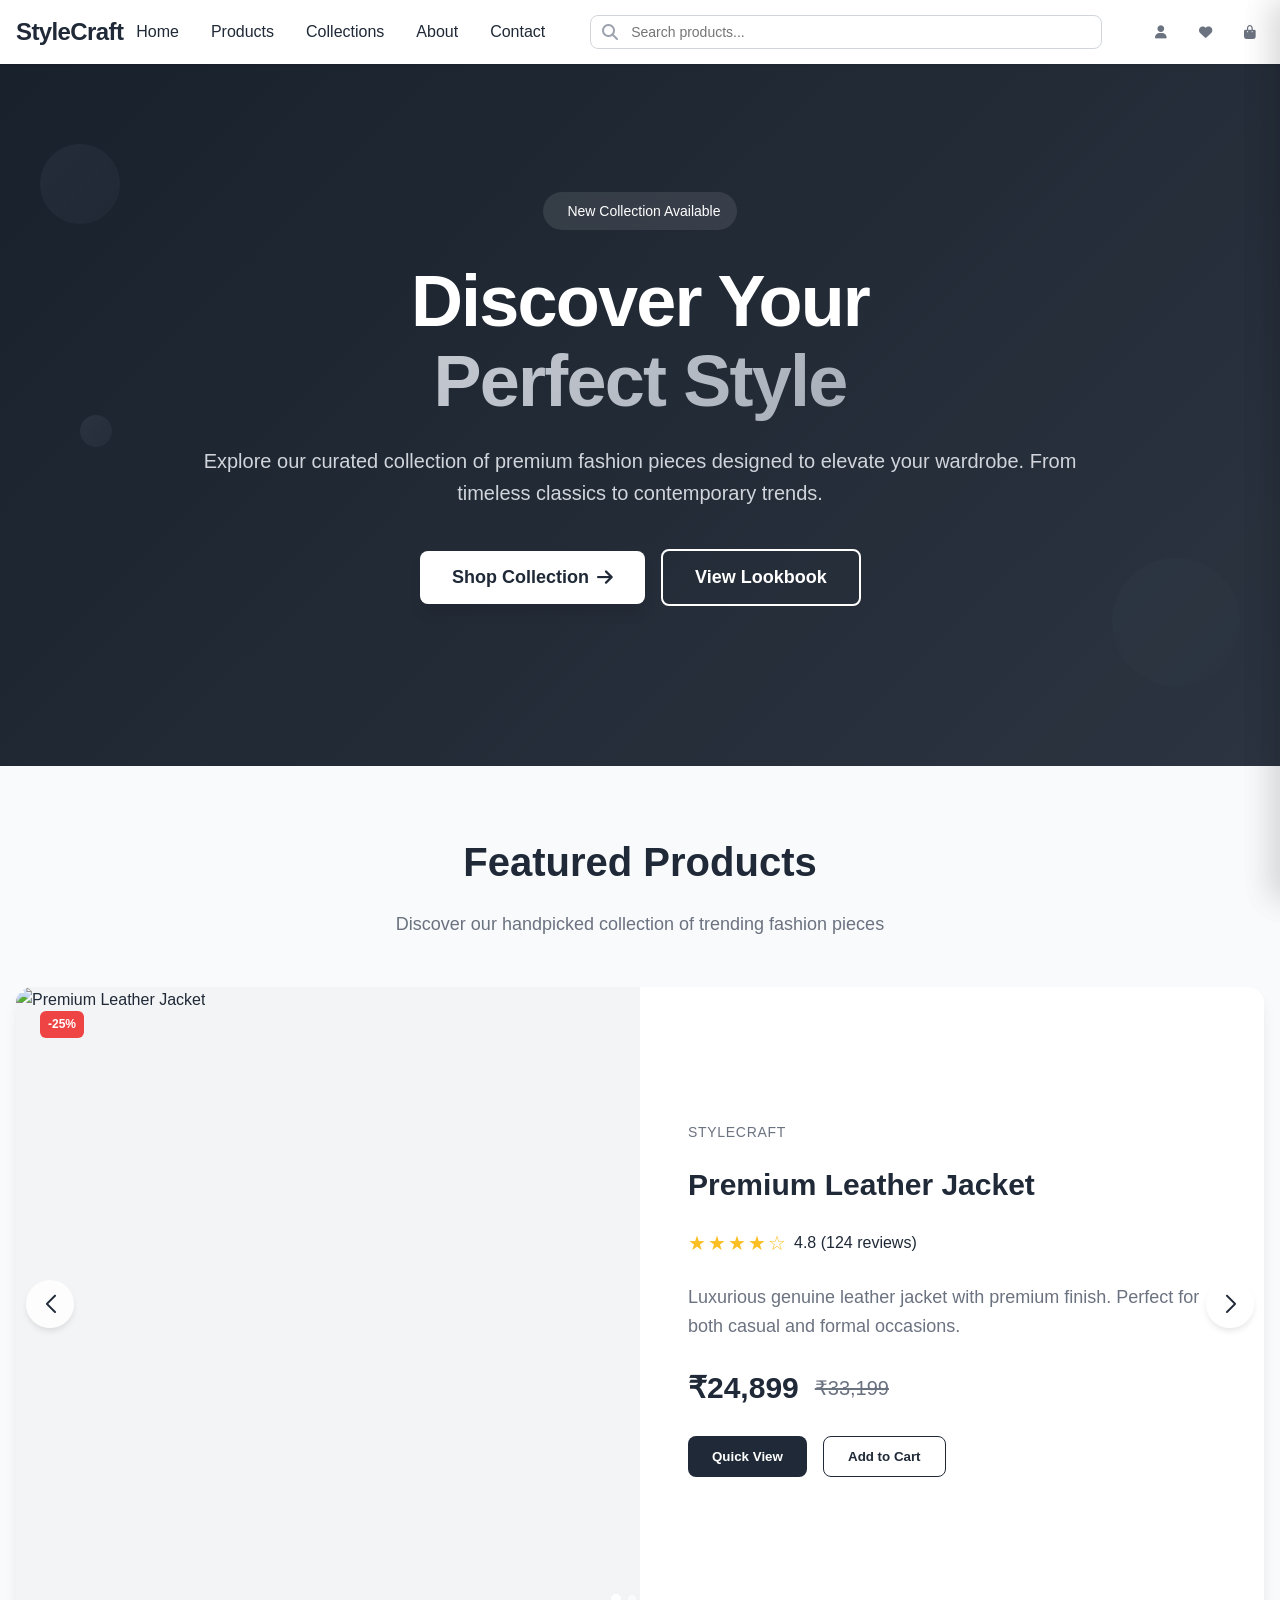
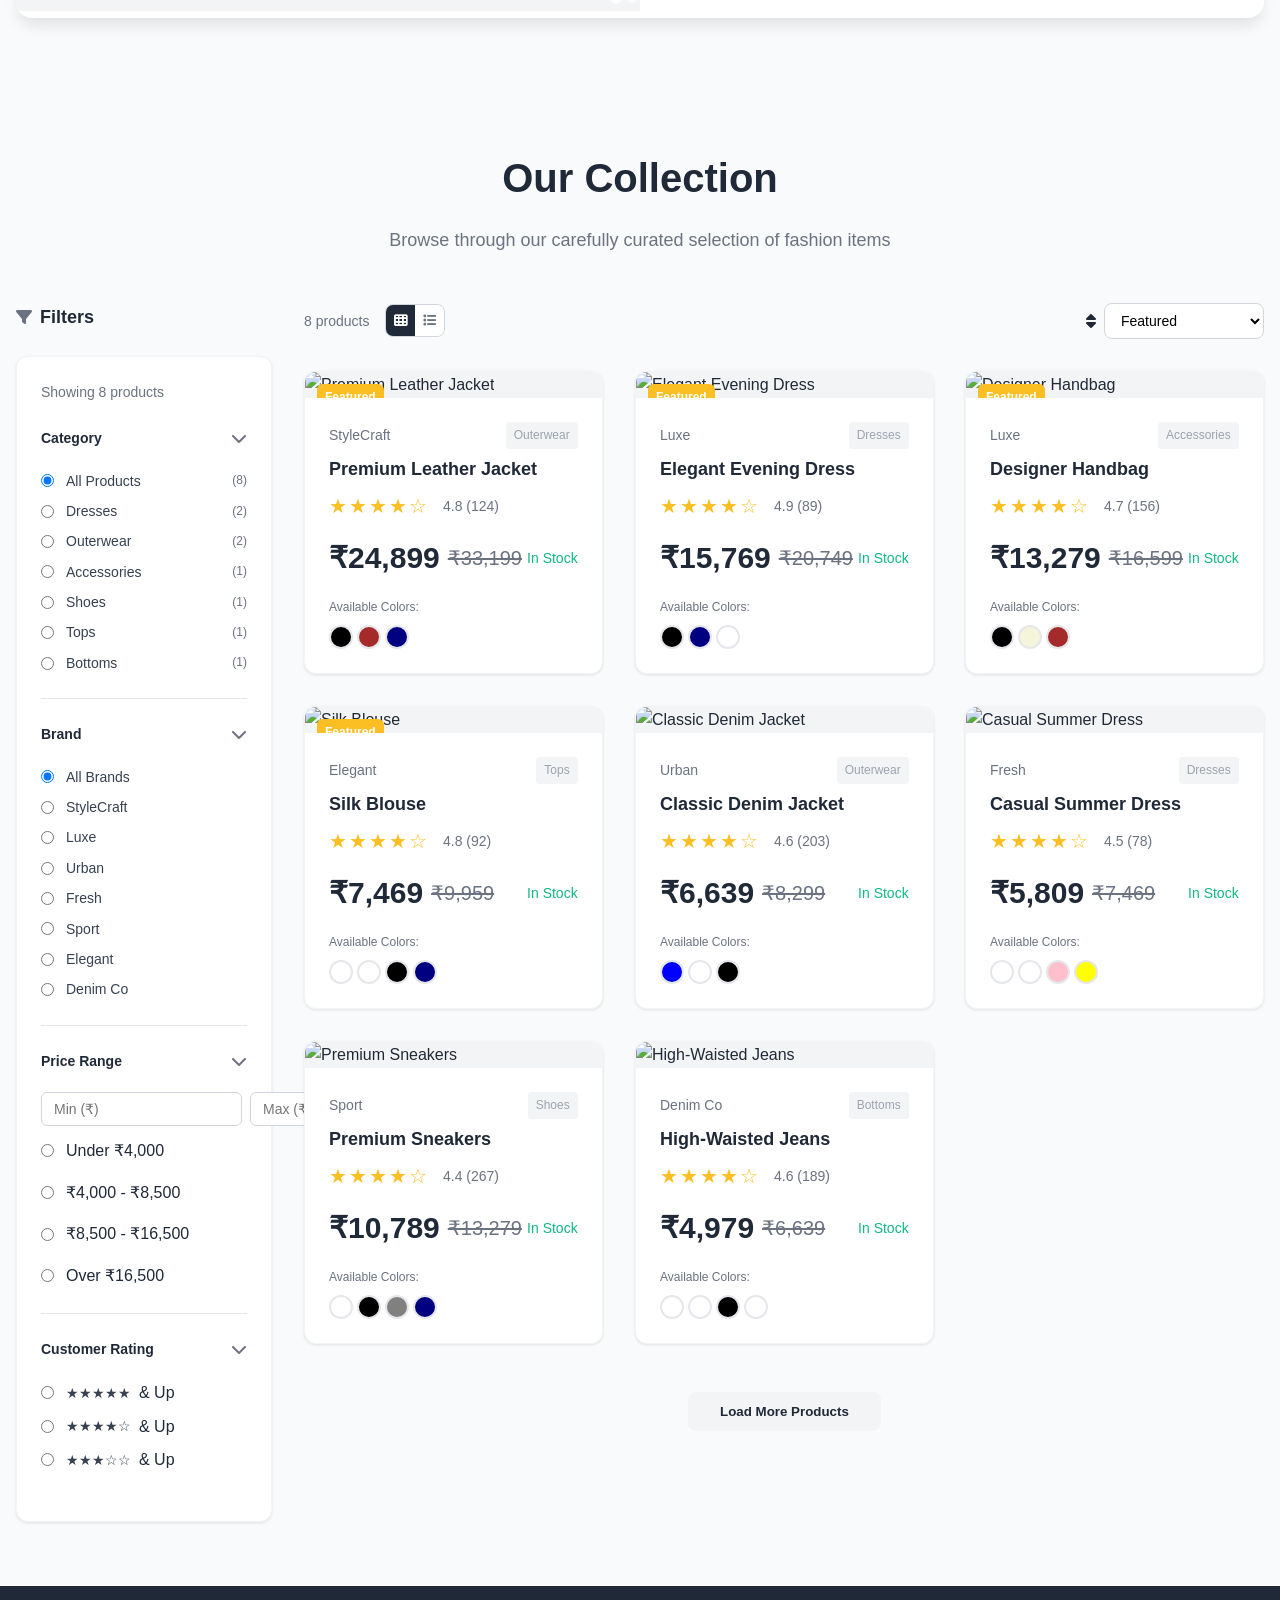
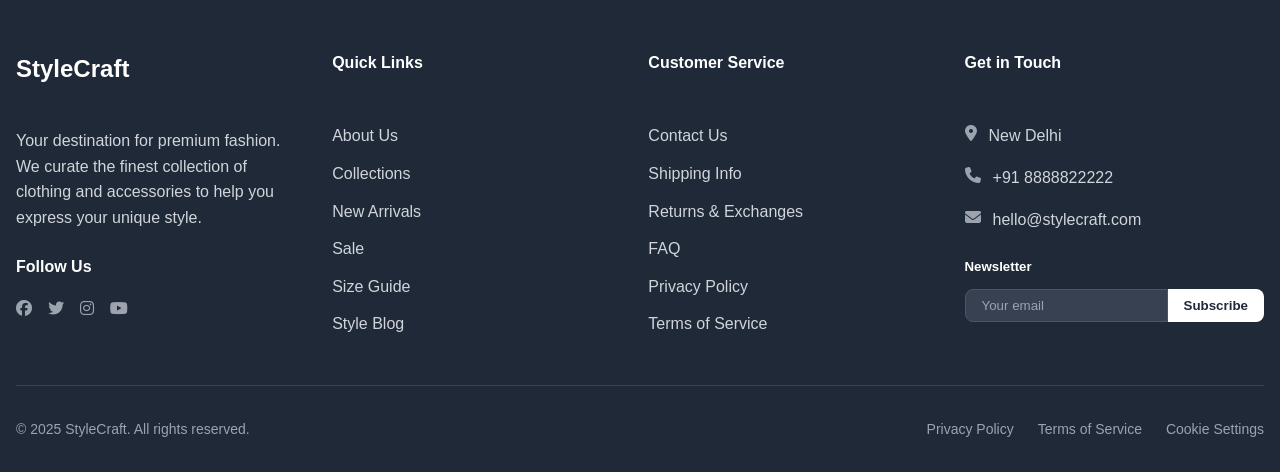
==== commit b0a8645b: "Update index.html" ====
--- a/index.html
+++ b/index.html
@@ -387,7 +387,7 @@
 
             <div class="footer-bottom">
                 <div class="footer-copyright">
-                    © 2024 StyleCraft. All rights reserved.
+                    © 2025 StyleCraft. All rights reserved.
                 </div>
                 <div class="footer-legal">
                     <a href="#">Privacy Policy</a>
@@ -532,4 +532,5 @@
     <script src="https://cdn.jsdelivr.net/npm/swiper@10/swiper-bundle.min.js"></script>
     <script src="script.js"></script>
 </body>
-</html>+
+</html>
